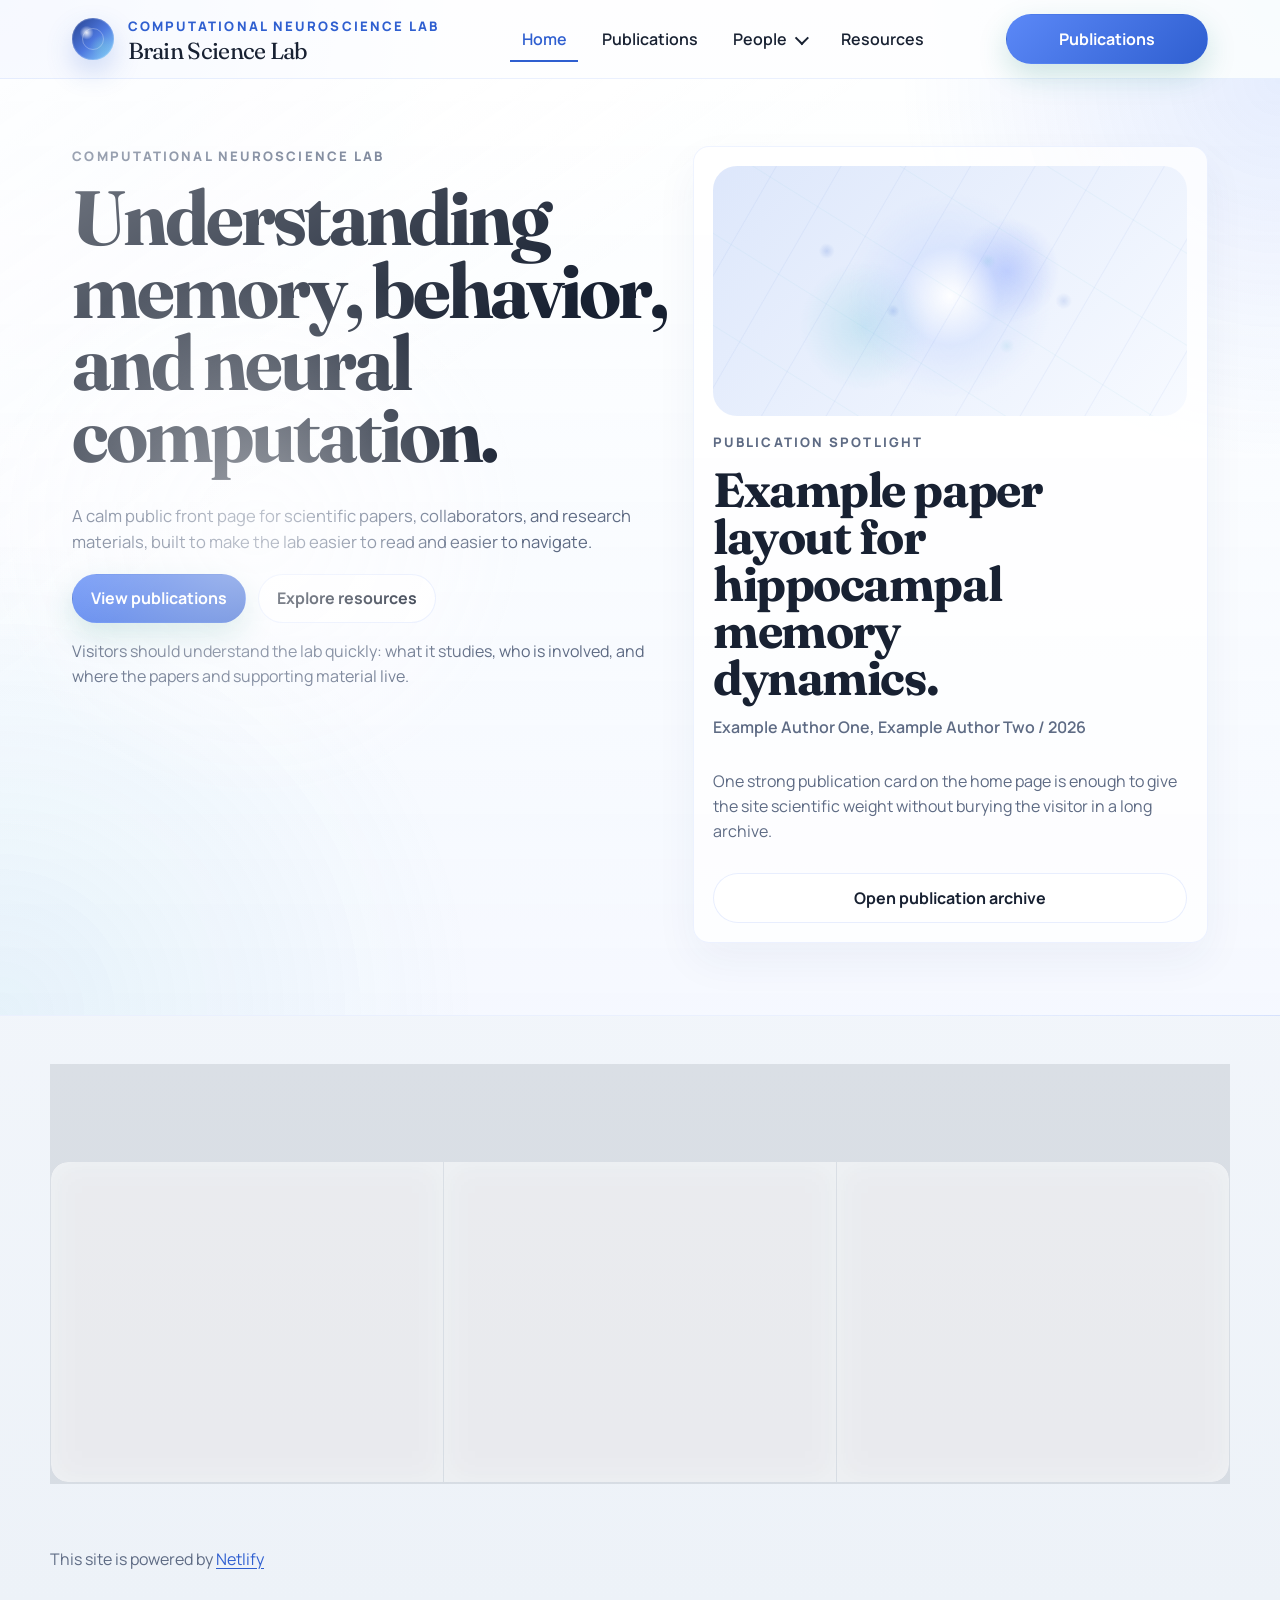
==== site/index.html @ e712fea5 "Revamp mobile navigation layout and behavior Rework mobile nav UI and behavior for improved layout, " ====
<!DOCTYPE html>
<html lang="en">
  <head>
    <meta charset="UTF-8" />
    <meta name="viewport" content="width=device-width, initial-scale=1.0" />
    <title>Brain Lab</title>
    <link rel="stylesheet" href="./assets/css/site.css" />
  </head>
  <body data-page-slug="home">
    <div class="site-shell">
      <header class="site-header site-header--home reveal" id="top">
        <div class="topbar">
          <a class="brand-lockup" href="./index.html" aria-label="Brain Lab home">
            <span class="brand-mark" aria-hidden="true"></span>
            <span class="brand-text">
              <span class="eyebrow">Computational Neuroscience Lab</span>
              <span class="brand-name">Brain Science Lab</span>
            </span>
          </a>

          <nav class="site-nav" aria-label="Main navigation">
            <ul>
              <li><a href="./index.html" aria-current="page">Home</a></li>
              <li><a href="./publications/">Publications</a></li>
              <li class="nav-dropdown">
                <details>
                  <summary>People</summary>
                  <div class="nav-dropdown-menu">
                    <a href="./people/">Overview</a>
                    <a href="./people/#team">Team Members</a>
                    <a href="./people/#collaborators">Collaborators</a>
                  </div>
                </details>
              </li>
              <li><a href="./resources/">Resources</a></li>
            </ul>
          </nav>

          <a class="button nav-cta" href="./publications/">Publications</a>
        </div>

        <section class="hero hero--home reveal" data-delay="1">
          <div class="hero-grid hero-grid--home">
            <div class="hero-copy">
              <p class="eyebrow">Computational Neuroscience Lab</p>
              <h1 class="site-title">Understanding memory, behavior, and neural computation.</h1>
              <p class="site-subtitle">
                A calm public front page for scientific papers, collaborators, and research materials, built to make
                the lab easier to read and easier to navigate.
              </p>
              <div class="action-row">
                <a class="button" href="./publications/">View publications</a>
                <a class="button secondary" href="./resources/">Explore resources</a>
              </div>
              <p class="hero-support-text">
                Visitors should understand the lab quickly: what it studies, who is involved, and where the papers and
                supporting material live.
              </p>
            </div>

            <aside class="hero-feature-card">
              <div class="hero-feature-media" aria-hidden="true"></div>
              <div class="hero-feature-copy">
                <p class="eyebrow">Publication Spotlight</p>
                <h2 class="hero-feature-title">Example paper layout for hippocampal memory dynamics.</h2>
                <p class="hero-feature-meta">Example Author One, Example Author Two / 2026</p>
                <p class="muted">
                  One strong publication card on the home page is enough to give the site scientific weight without
                  burying the visitor in a long archive.
                </p>
                <a class="button secondary" href="./publications/">Open publication archive</a>
              </div>
            </aside>
          </div>
        </section>
      </header>

      <main class="site-main stack">
        <section class="stack reveal" data-delay="2" aria-labelledby="home-example-title">
          <div class="section-header">
            <div>
              <p class="eyebrow">Example Structure</p>
              <h2 class="section-title" id="home-example-title">Three clear entry points</h2>
            </div>
          </div>

          <div class="content-grid">
            <article class="card content-card">
              <div class="meta-row">
                <span class="pill">Publications</span>
              </div>
              <div class="stack">
                <h3 class="card-title">Readable papers</h3>
                <p>Feature the most relevant paper, then keep the archive simple with direct exits to DOI and PDF.</p>
              </div>
              <a class="button secondary" href="./publications/">Open publications</a>
            </article>

            <article class="card content-card">
              <div class="meta-row">
                <span class="pill">People</span>
              </div>
              <div class="stack">
                <h3 class="card-title">Clear profiles</h3>
                <p>Separate the team from collaborators and keep each profile short, useful, and easy to scan.</p>
              </div>
              <a class="button secondary" href="./people/">Open people</a>
            </article>

            <article class="card content-card">
              <div class="meta-row">
                <span class="pill">Resources</span>
              </div>
              <div class="stack">
                <h3 class="card-title">Useful materials</h3>
                <p>Keep methods notes, files, datasets, and external links in a practical page that does not feel busy.</p>
              </div>
              <a class="button secondary" href="./resources/">Open resources</a>
            </article>
          </div>
        </section>
      </main>

      <footer class="footer">
        <p>
          This site is powered by
          <a href="https://netlify.com" rel="noopener noreferrer">Netlify</a>
        </p>
      </footer>
    </div>

    <script type="module" src="./assets/js/ui-preferences.js"></script>
    <script type="module" src="./assets/js/mobile-nav.js"></script>
  </body>
</html>
---- site/assets/css/site.css ----
@import url("https://fonts.googleapis.com/css2?family=Fraunces:opsz,wght@9..144,600;9..144,700&family=Manrope:wght@400;500;600;700;800&display=swap");

:root {
  color-scheme: light;
  --bg: #edf2f8;
  --bg-strong: #e3ebf6;
  --surface: rgba(255, 255, 255, 0.82);
  --surface-strong: #f7faff;
  --surface-tint: rgba(91, 136, 247, 0.08);
  --text: #182132;
  --muted: #5e6b84;
  --line: rgba(24, 33, 50, 0.1);
  --line-strong: rgba(24, 33, 50, 0.18);
  --accent: #5b88f7;
  --accent-strong: #2f5fd0;
  --accent-soft: #dce7ff;
  --spot: #72c5d9;
  --spot-soft: rgba(114, 197, 217, 0.12);
  --danger: #b42318;
  --shadow-lg: 0 18px 44px rgba(49, 68, 109, 0.06);
  --shadow-sm: 0 8px 22px rgba(49, 68, 109, 0.04);
  --radius-xl: 18px;
  --radius-lg: 14px;
  --radius-md: 10px;
  --radius-sm: 8px;
  --content-width: 1180px;
  --font-heading: "Fraunces", "Georgia", serif;
  --font-body: "Manrope", "Segoe UI", sans-serif;
}

html[data-theme="dark"] {
  color-scheme: dark;
  --bg: #0b1220;
  --bg-strong: #11192b;
  --surface: rgba(14, 20, 34, 0.84);
  --surface-strong: #141d31;
  --surface-tint: rgba(126, 167, 255, 0.08);
  --text: #edf3ff;
  --muted: #a2b2d1;
  --line: rgba(237, 243, 255, 0.08);
  --line-strong: rgba(237, 243, 255, 0.16);
  --accent: #7ea7ff;
  --accent-strong: #a6c2ff;
  --accent-soft: rgba(126, 167, 255, 0.12);
  --spot: #79d3db;
  --spot-soft: rgba(121, 211, 219, 0.12);
  --shadow-lg: 0 24px 70px rgba(0, 0, 0, 0.34);
  --shadow-sm: 0 14px 36px rgba(0, 0, 0, 0.22);
}

* {
  box-sizing: border-box;
}

html {
  font-family: var(--font-body);
  line-height: 1.55;
}

body {
  margin: 0;
  min-height: 100vh;
  color: var(--text);
  overflow-x: clip;
  background:
    radial-gradient(circle at top left, rgba(91, 136, 247, 0.18), transparent 28rem),
    radial-gradient(circle at top right, rgba(114, 197, 217, 0.16), transparent 22rem),
    linear-gradient(180deg, #f9fbff 0%, var(--bg) 100%);
}

html[data-theme="dark"] body {
  background:
    radial-gradient(circle at top left, rgba(126, 167, 255, 0.16), transparent 24rem),
    radial-gradient(circle at top right, rgba(121, 211, 219, 0.14), transparent 20rem),
    linear-gradient(180deg, #070d18 0%, var(--bg) 100%);
}

a {
  color: var(--accent-strong);
  text-underline-offset: 0.2em;
}

img {
  display: block;
  max-width: 100%;
}

code,
input,
textarea,
select,
button {
  font: inherit;
}

::selection {
  background: rgba(14, 124, 114, 0.18);
}

.site-shell {
  width: 100%;
  margin: 0;
}

.site-header {
  padding: 0 0 1.5rem;
}

.site-header--home {
  display: grid;
  gap: 0;
  padding-top: 0;
}

.eyebrow {
  margin: 0;
  color: var(--accent-strong);
  font-size: 0.82rem;
  font-weight: 800;
  letter-spacing: 0.16em;
  text-transform: uppercase;
}

.site-title {
  margin: 0;
  font-family: var(--font-heading);
  font-size: clamp(2.8rem, 6vw, 5.4rem);
  line-height: 0.94;
  letter-spacing: -0.04em;
  max-width: 12ch;
}

.site-subtitle {
  max-width: 44rem;
  margin: 1rem 0 0;
  color: var(--muted);
  font-size: clamp(1rem, 1.3vw, 1.1rem);
}

.topbar {
  position: sticky;
  top: 0;
  z-index: 20;
  display: flex;
  flex-wrap: wrap;
  justify-content: space-between;
  align-items: center;
  gap: 1rem 1.25rem;
  width: 100%;
  padding: 0.9rem max(1.4rem, calc((100vw - var(--content-width)) / 2 + 1.4rem));
  border-bottom: 1px solid rgba(91, 136, 247, 0.12);
  background: rgba(255, 255, 255, 0.74);
  backdrop-filter: blur(18px);
  box-shadow: none;
}

.brand-lockup {
  display: inline-flex;
  align-items: center;
  gap: 0.85rem;
  color: inherit;
  text-decoration: none;
}

.brand-mark {
  position: relative;
  width: 2.6rem;
  height: 2.6rem;
  flex: 0 0 auto;
  border-radius: 50%;
  background:
    radial-gradient(circle at 35% 35%, rgba(255, 255, 255, 0.88), transparent 18%),
    radial-gradient(circle at 70% 68%, rgba(114, 197, 217, 0.4), transparent 28%),
    linear-gradient(135deg, #27428f 0%, #4d78df 52%, #8fdcff 100%);
  box-shadow:
    inset 0 0 0 1px rgba(255, 255, 255, 0.18),
    0 12px 28px rgba(47, 95, 208, 0.22);
}

.brand-mark::after {
  content: "";
  position: absolute;
  inset: 0.6rem;
  border-radius: 50%;
  border: 1px solid rgba(255, 255, 255, 0.28);
}

.brand-text {
  display: grid;
  gap: 0.15rem;
}

.brand-name {
  font-family: var(--font-heading);
  font-size: 1.45rem;
  line-height: 1;
  letter-spacing: -0.03em;
}

.site-nav {
  margin: 1.75rem 0 0;
}

.site-nav ul {
  display: flex;
  flex-wrap: wrap;
  gap: 0.8rem;
  padding: 0;
  margin: 0;
  list-style: none;
}

.site-nav a {
  display: inline-flex;
  align-items: center;
  gap: 0.45rem;
  min-height: 2.75rem;
  padding: 0.65rem 0.7rem;
  border: 0;
  border-radius: 0;
  background: transparent;
  box-shadow: none;
  color: var(--text);
  font-weight: 600;
  text-decoration: none;
  transition:
    transform 160ms ease,
    background-color 160ms ease,
    border-color 160ms ease;
}

.site-nav a:hover,
.site-nav a:focus-visible {
  background: transparent;
  transform: translateY(-1px);
}

.site-nav a[aria-current="page"] {
  color: var(--accent-strong);
  box-shadow: inset 0 -2px 0 var(--accent-strong);
}

html[data-theme="dark"] .topbar {
  border-color: rgba(166, 194, 255, 0.1);
  background: rgba(12, 18, 31, 0.8);
}

html[data-theme="dark"] .site-nav a {
  color: var(--text);
}

html[data-theme="dark"] .site-nav a:hover,
html[data-theme="dark"] .site-nav a:focus-visible,
html[data-theme="dark"] .site-nav a[aria-current="page"] {
  background: transparent;
}

.topbar .site-nav {
  margin: 0;
  flex: 1 1 auto;
}

.topbar .site-nav ul {
  justify-content: center;
}

.nav-dropdown {
  position: relative;
}

.nav-dropdown details {
  position: relative;
}

.nav-dropdown summary {
  display: inline-flex;
  align-items: center;
  gap: 0.55rem;
  min-height: 2.75rem;
  padding: 0.65rem 0.7rem;
  border: 0;
  border-radius: 0;
  background: transparent;
  color: var(--text);
  cursor: pointer;
  font-weight: 600;
  list-style: none;
  transition:
    transform 160ms ease,
    background-color 160ms ease,
    border-color 160ms ease;
}

.nav-dropdown summary::-webkit-details-marker {
  display: none;
}

.nav-dropdown summary::after {
  content: "";
  width: 0.5rem;
  height: 0.5rem;
  border-right: 2px solid currentColor;
  border-bottom: 2px solid currentColor;
  transform: rotate(45deg) translateY(-0.08rem);
  transition: transform 160ms ease;
}

.nav-dropdown details[open] summary,
.nav-dropdown.is-current summary,
.nav-dropdown summary:hover,
.nav-dropdown summary:focus-visible {
  background: transparent;
  color: var(--accent-strong);
}

.nav-dropdown.is-current summary {
  box-shadow: inset 0 -2px 0 var(--accent-strong);
}

.nav-dropdown details[open] summary::after {
  transform: rotate(225deg) translateY(-0.02rem);
}

.nav-dropdown-menu {
  position: absolute;
  top: calc(100% + 0.7rem);
  left: 0;
  display: grid;
  gap: 0.3rem;
  min-width: 15rem;
  padding: 0.5rem;
  border: 1px solid rgba(91, 136, 247, 0.14);
  border-radius: 14px;
  background: rgba(255, 255, 255, 0.96);
  backdrop-filter: blur(22px);
  box-shadow: 0 16px 40px rgba(49, 68, 109, 0.08);
}

.nav-dropdown-menu a {
  display: block;
  padding: 0.8rem 0.95rem;
  border-radius: 16px;
  color: var(--text);
  font-weight: 600;
  text-decoration: none;
}

.nav-dropdown-menu a:hover,
.nav-dropdown-menu a:focus-visible {
  background: rgba(91, 136, 247, 0.1);
}

html[data-theme="dark"] .nav-dropdown summary {
  color: var(--text);
}

html[data-theme="dark"] .nav-dropdown details[open] summary,
html[data-theme="dark"] .nav-dropdown.is-current summary,
html[data-theme="dark"] .nav-dropdown summary:hover,
html[data-theme="dark"] .nav-dropdown summary:focus-visible {
  border-color: rgba(166, 194, 255, 0.18);
  background: rgba(166, 194, 255, 0.08);
}

html[data-theme="dark"] .nav-dropdown-menu {
  border-color: rgba(166, 194, 255, 0.14);
  background: rgba(15, 22, 37, 0.94);
}

.nav-cta {
  min-width: 12.6rem;
  white-space: nowrap;
}

.mobile-nav-toggle,
.mobile-nav-shell {
  display: none;
}

.visually-hidden {
  position: absolute;
  width: 1px;
  height: 1px;
  padding: 0;
  margin: -1px;
  overflow: hidden;
  clip: rect(0, 0, 0, 0);
  white-space: nowrap;
  border: 0;
}

.site-main {
  padding: 1.5rem 0 4rem;
}

.site-main > * {
  width: min(calc(100% - 3rem), var(--content-width));
  margin-inline: auto;
}

.stack {
  display: grid;
  gap: 1.25rem;
}

.hero,
.card,
.admin-panel,
.notice {
  position: relative;
  overflow: hidden;
  background: var(--surface);
  border: 1px solid var(--line);
  border-radius: var(--radius-xl);
  box-shadow: none;
  backdrop-filter: blur(16px);
}

.hero::after,
.card::after,
.admin-panel::after,
.notice::after {
  content: "";
  position: absolute;
  inset: 0;
  pointer-events: none;
  background:
    linear-gradient(145deg, rgba(255, 255, 255, 0.32), transparent 36%),
    linear-gradient(180deg, transparent, rgba(255, 255, 255, 0.04));
}

.hero,
.card,
.admin-panel,
.notice {
  padding: 1.6rem;
}

.hero h2,
.section-title,
.card-title,
.admin-title {
  margin: 0;
  font-family: var(--font-heading);
  letter-spacing: -0.03em;
}

.hero h2 {
  font-size: clamp(1.8rem, 4vw, 3rem);
  line-height: 0.98;
  max-width: 12ch;
}

.hero p,
.notice p,
.muted {
  color: var(--muted);
}

.section-header {
  display: flex;
  justify-content: space-between;
  align-items: end;
  gap: 1rem;
}

.section-title {
  font-size: clamp(1.6rem, 3vw, 2.3rem);
}

.hero-grid,
.split-grid,
.metrics-grid,
.composer-grid {
  display: grid;
  gap: 1rem;
}

.hero-copy {
  display: grid;
  gap: 1rem;
  align-content: start;
}

.hero-copy .action-row {
  margin-top: 0.2rem;
}

.hero--home {
  width: 100%;
  padding: 4.2rem max(1.4rem, calc((100vw - var(--content-width)) / 2 + 1.4rem)) 4.5rem;
  border-top: 0;
  border-left: 0;
  border-right: 0;
  border-bottom: 1px solid rgba(91, 136, 247, 0.12);
  border-radius: 0;
  background:
    radial-gradient(circle at top right, rgba(91, 136, 247, 0.14), transparent 24%),
    radial-gradient(circle at bottom left, rgba(114, 197, 217, 0.12), transparent 30%),
    linear-gradient(180deg, rgba(255, 255, 255, 0.86), rgba(245, 248, 255, 0.94));
  color: var(--text);
}

.hero--home::after {
  background:
    linear-gradient(145deg, rgba(255, 255, 255, 0.48), transparent 34%),
    radial-gradient(circle at 20% 48%, rgba(255, 255, 255, 0.6), transparent 24%);
}

.hero--home .eyebrow {
  color: var(--muted);
}

.hero--home .site-title,
.hero--home h2,
.hero--home .section-title,
.hero--home .card-title {
  color: var(--text);
}

.hero--home .site-subtitle,
.hero--home p,
.hero--home .muted {
  color: var(--muted);
}

.hero--home .button.secondary {
  border-color: rgba(91, 136, 247, 0.14);
  background: rgba(255, 255, 255, 0.72);
  color: var(--text);
}

.hero-grid--home {
  align-items: center;
}

html[data-theme="dark"] .hero--home {
  border-color: rgba(166, 194, 255, 0.12);
  border-left: 0;
  border-right: 0;
  border-top: 0;
  background:
    radial-gradient(circle at top right, rgba(126, 167, 255, 0.16), transparent 24%),
    radial-gradient(circle at bottom left, rgba(121, 211, 219, 0.12), transparent 26%),
    linear-gradient(180deg, rgba(11, 18, 32, 0.92), rgba(17, 27, 46, 0.96));
}

html[data-theme="dark"] .hero--home::after {
  background:
    linear-gradient(145deg, rgba(255, 255, 255, 0.06), transparent 32%),
    radial-gradient(circle at 74% 32%, rgba(126, 167, 255, 0.12), transparent 22%);
}

html[data-theme="dark"] .hero--home .site-title,
html[data-theme="dark"] .hero--home h2,
html[data-theme="dark"] .hero--home .section-title,
html[data-theme="dark"] .hero--home .card-title {
  color: #f4f7ff;
}

html[data-theme="dark"] .hero--home .eyebrow,
html[data-theme="dark"] .hero--home .site-subtitle,
html[data-theme="dark"] .hero--home p,
html[data-theme="dark"] .hero--home .muted {
  color: #b5c4df;
}

html[data-theme="dark"] .hero--home .button.secondary {
  border-color: rgba(166, 194, 255, 0.16);
  background: rgba(255, 255, 255, 0.06);
  color: #f4f7ff;
}

.hero--publications {
  width: 100%;
  padding: 3.4rem max(1.4rem, calc((100vw - var(--content-width)) / 2 + 1.4rem)) 3.2rem;
  border-top: 0;
  border-left: 0;
  border-right: 0;
  border-radius: 0;
  border-color: rgba(32, 66, 138, 0.12);
  background:
    radial-gradient(circle at top right, rgba(80, 139, 255, 0.14), transparent 25%),
    radial-gradient(circle at bottom left, rgba(31, 217, 198, 0.1), transparent 28%),
    linear-gradient(180deg, rgba(255, 255, 255, 0.84), rgba(247, 250, 255, 0.92));
}

html[data-theme="dark"] .hero--publications {
  border-color: rgba(80, 139, 255, 0.14);
  background:
    radial-gradient(circle at top right, rgba(80, 139, 255, 0.16), transparent 24%),
    radial-gradient(circle at bottom left, rgba(46, 227, 212, 0.14), transparent 26%),
    linear-gradient(145deg, rgba(9, 18, 25, 0.92), rgba(13, 28, 38, 0.94));
}

.hero-grid--publications {
  align-items: start;
}

.publication-hero-panel {
  align-content: start;
}

.hero-stat-band {
  display: grid;
  gap: 0.8rem;
}

.hero-stat {
  display: grid;
  gap: 0.2rem;
  padding: 0.9rem 1rem;
  border: 1px solid rgba(143, 239, 230, 0.14);
  border-radius: var(--radius-md);
  background: rgba(255, 255, 255, 0.05);
}

.hero-stat strong {
  color: #f7fbfd;
  font-size: 1rem;
}

.hero-stat span {
  color: rgba(231, 242, 247, 0.72);
}

.hero-panel {
  display: grid;
  gap: 0.85rem;
  padding: 1rem;
  border: 1px solid rgba(91, 136, 247, 0.1);
  border-radius: var(--radius-lg);
  background:
    linear-gradient(155deg, rgba(91, 136, 247, 0.08), rgba(255, 255, 255, 0.84)),
    var(--surface-strong);
  box-shadow: none;
}

.hero-panel .muted {
  margin: 0;
}

.hero-support-text {
  max-width: 40rem;
  margin: 0;
  font-size: 1rem;
}

.hero-feature-card {
  display: grid;
  gap: 1rem;
  padding: 1.2rem;
  border: 1px solid rgba(91, 136, 247, 0.1);
  border-radius: 16px;
  background: rgba(255, 255, 255, 0.76);
  box-shadow: 0 18px 44px rgba(49, 68, 109, 0.05);
}

.hero-feature-media {
  position: relative;
  min-height: 250px;
  overflow: hidden;
  border-radius: 24px;
  background:
    radial-gradient(circle at 50% 52%, rgba(255, 255, 255, 0.94), rgba(173, 197, 255, 0.24) 18%, transparent 38%),
    radial-gradient(circle at 62% 42%, rgba(99, 131, 255, 0.3), transparent 16%),
    radial-gradient(circle at 32% 64%, rgba(114, 197, 217, 0.28), transparent 18%),
    linear-gradient(135deg, #dde7fb 0%, #f7faff 100%);
}

.hero-feature-media::before,
.hero-feature-media::after {
  content: "";
  position: absolute;
  inset: 0;
}

.hero-feature-media::before {
  background:
    repeating-linear-gradient(
      120deg,
      transparent 0,
      transparent 54px,
      rgba(47, 95, 208, 0.06) 55px,
      transparent 56px
    ),
    repeating-linear-gradient(
      32deg,
      transparent 0,
      transparent 76px,
      rgba(114, 197, 217, 0.08) 77px,
      transparent 78px
    );
}

.hero-feature-media::after {
  background:
    radial-gradient(circle at 24% 34%, rgba(47, 95, 208, 0.18), transparent 2%),
    radial-gradient(circle at 38% 58%, rgba(47, 95, 208, 0.16), transparent 2%),
    radial-gradient(circle at 58% 38%, rgba(114, 197, 217, 0.18), transparent 2.4%),
    radial-gradient(circle at 74% 54%, rgba(47, 95, 208, 0.14), transparent 2.2%),
    radial-gradient(circle at 62% 72%, rgba(114, 197, 217, 0.16), transparent 2.2%);
}

.hero-feature-copy {
  display: grid;
  gap: 0.85rem;
  align-content: start;
}

.hero-feature-title {
  margin: 0;
  font-family: var(--font-heading);
  font-size: clamp(1.8rem, 3vw, 2.6rem);
  line-height: 0.98;
  letter-spacing: -0.03em;
}

.hero-feature-meta {
  margin: 0;
  color: var(--accent-strong);
  font-weight: 600;
}

html[data-theme="dark"] .hero-feature-card {
  border-color: rgba(166, 194, 255, 0.1);
  background: rgba(18, 27, 45, 0.86);
}

html[data-theme="dark"] .hero-feature-media {
  background:
    radial-gradient(circle at 50% 52%, rgba(233, 241, 255, 0.12), rgba(126, 167, 255, 0.18) 18%, transparent 38%),
    radial-gradient(circle at 62% 42%, rgba(126, 167, 255, 0.16), transparent 16%),
    radial-gradient(circle at 32% 64%, rgba(121, 211, 219, 0.14), transparent 18%),
    linear-gradient(135deg, #18233b 0%, #0f1728 100%);
}

.hero-visual {
  display: grid;
}

.neuro-stage {
  position: relative;
  min-height: 360px;
  overflow: hidden;
  border: 1px solid rgba(143, 239, 230, 0.14);
  border-radius: calc(var(--radius-xl) - 6px);
  background:
    radial-gradient(circle at 18% 24%, rgba(28, 231, 214, 0.24), transparent 18%),
    radial-gradient(circle at 70% 20%, rgba(59, 130, 246, 0.18), transparent 22%),
    radial-gradient(circle at 74% 72%, rgba(90, 70, 255, 0.14), transparent 24%),
    linear-gradient(145deg, rgba(255, 255, 255, 0.03), transparent 30%),
    linear-gradient(180deg, #07151b 0%, #0b2530 100%);
  box-shadow: inset 0 1px 0 rgba(255, 255, 255, 0.04);
}

.neuro-stage::before,
.neuro-stage::after {
  content: "";
  position: absolute;
  inset: 0;
}

.neuro-stage::before {
  background:
    repeating-linear-gradient(
      90deg,
      transparent 0,
      transparent 48px,
      rgba(143, 239, 230, 0.04) 49px,
      transparent 50px
    ),
    repeating-linear-gradient(
      180deg,
      transparent 0,
      transparent 48px,
      rgba(143, 239, 230, 0.04) 49px,
      transparent 50px
    );
  opacity: 0.7;
}

.neuro-stage::after {
  background:
    radial-gradient(circle at 20% 30%, rgba(255, 255, 255, 0.1), transparent 4%),
    radial-gradient(circle at 45% 62%, rgba(255, 255, 255, 0.08), transparent 3%),
    radial-gradient(circle at 76% 52%, rgba(255, 255, 255, 0.08), transparent 3%),
    radial-gradient(circle at 64% 80%, rgba(255, 255, 255, 0.06), transparent 2.6%);
}

.neuro-node,
.neuro-link,
.neuro-label {
  position: absolute;
}

.neuro-node {
  width: 0.95rem;
  height: 0.95rem;
  border-radius: 50%;
  background: radial-gradient(circle at 30% 30%, #f2fffe, #2ee3d4 48%, #0a3e49 100%);
  box-shadow: 0 0 20px rgba(46, 227, 212, 0.34);
}

.node-a {
  top: 18%;
  left: 18%;
}

.node-b {
  top: 28%;
  left: 72%;
}

.node-c {
  top: 56%;
  left: 36%;
}

.node-d {
  top: 72%;
  left: 78%;
}

.node-e {
  top: 78%;
  left: 14%;
}

.neuro-link {
  height: 1px;
  background: linear-gradient(90deg, rgba(143, 239, 230, 0.1), rgba(143, 239, 230, 0.56), rgba(143, 239, 230, 0.1));
  transform-origin: left center;
}

.link-a {
  top: 20%;
  left: 20%;
  width: 56%;
  transform: rotate(12deg);
}

.link-b {
  top: 58%;
  left: 16%;
  width: 26%;
  transform: rotate(-18deg);
}

.link-c {
  top: 60%;
  left: 38%;
  width: 40%;
  transform: rotate(16deg);
}

.neuro-label {
  padding: 0.28rem 0.5rem;
  border: 1px solid rgba(143, 239, 230, 0.12);
  border-radius: 999px;
  background: rgba(255, 255, 255, 0.06);
  color: rgba(231, 242, 247, 0.86);
  font-size: 0.72rem;
  font-weight: 700;
  letter-spacing: 0.08em;
  text-transform: uppercase;
}

.label-a {
  top: 15%;
  left: 48%;
}

.label-b {
  top: 47%;
  left: 54%;
}

.label-c {
  top: 74%;
  left: 46%;
}

.metrics-grid {
  grid-template-columns: repeat(auto-fit, minmax(150px, 1fr));
}

.mini-stat {
  display: grid;
  gap: 0.25rem;
  padding: 0.9rem 1rem;
  border-radius: var(--radius-md);
  background: rgba(255, 255, 255, 0.58);
  border: 1px solid rgba(14, 124, 114, 0.1);
}

.mini-stat strong {
  font-size: 1.5rem;
  line-height: 1;
  font-weight: 800;
}

.mini-stat span {
  color: var(--muted);
  font-size: 0.9rem;
}

.signal-list {
  display: grid;
  gap: 0.8rem;
  padding: 0;
  margin: 0;
  list-style: none;
}

.signal-list li {
  display: flex;
  gap: 0.75rem;
  align-items: start;
  padding: 0.85rem 0.9rem;
  border-radius: var(--radius-md);
  background: rgba(255, 255, 255, 0.56);
}

.signal-list li::before {
  content: "";
  width: 0.85rem;
  height: 0.85rem;
  margin-top: 0.25rem;
  flex: 0 0 auto;
  border-radius: 50%;
  background: linear-gradient(135deg, var(--accent), var(--spot));
}

.signal-list--compact li {
  background: rgba(14, 124, 114, 0.05);
}

html[data-theme="dark"] .signal-list--compact li {
  background: rgba(46, 227, 212, 0.08);
}

.content-grid {
  display: grid;
  grid-template-columns: repeat(auto-fit, minmax(250px, 1fr));
  gap: 1px;
  overflow: hidden;
  border: 1px solid var(--line);
  border-radius: var(--radius-xl);
  background: var(--line);
}

.content-card {
  display: grid;
  gap: 1rem;
  min-height: 100%;
  border: 0;
  border-radius: 0;
  background: rgba(255, 255, 255, 0.62);
  box-shadow: none;
}

html[data-theme="dark"] .content-card {
  background: rgba(14, 20, 34, 0.9);
}

.feature-card {
  align-content: start;
}

.content-card[data-type="publication"] .card-title::before {
  content: "Publication";
  display: block;
  margin-bottom: 0.5rem;
  color: var(--accent);
  font-size: 0.76rem;
  font-weight: 800;
  letter-spacing: 0.12em;
  text-transform: uppercase;
}

.content-image {
  aspect-ratio: 16 / 10;
  overflow: hidden;
  border-radius: var(--radius-md);
  background:
    radial-gradient(circle at top right, rgba(14, 124, 114, 0.12), transparent 60%),
    var(--bg-strong);
}

.content-image img {
  width: 100%;
  height: 100%;
  object-fit: cover;
}

.meta-row {
  display: flex;
  flex-wrap: wrap;
  gap: 0.6rem;
}

.pill {
  display: inline-flex;
  align-items: center;
  min-height: 2rem;
  padding: 0.3rem 0.75rem;
  border-radius: 999px;
  border: 1px solid rgba(17, 93, 89, 0.12);
  background: linear-gradient(180deg, rgba(255, 255, 255, 0.72), rgba(217, 239, 232, 0.64));
  color: var(--accent-strong);
  font-size: 0.84rem;
  font-weight: 800;
  letter-spacing: 0.04em;
  text-transform: uppercase;
}

.action-row {
  display: flex;
  flex-wrap: wrap;
  gap: 0.8rem;
  align-items: center;
}

.quick-map {
  display: grid;
  gap: 0.8rem;
}

.map-card {
  display: grid;
  gap: 0.35rem;
  padding: 1rem;
  border: 1px solid rgba(27, 31, 31, 0.08);
  border-radius: var(--radius-md);
  background:
    linear-gradient(135deg, rgba(14, 124, 114, 0.08), rgba(255, 255, 255, 0.7)),
    var(--surface-strong);
  color: inherit;
  text-decoration: none;
  transition:
    transform 160ms ease,
    border-color 160ms ease,
    box-shadow 160ms ease;
}

.map-card:hover,
.map-card:focus-visible {
  transform: translateY(-1px);
  border-color: rgba(14, 124, 114, 0.22);
  box-shadow: var(--shadow-sm);
}

.map-card strong {
  font-size: 1.05rem;
}

.map-card span {
  color: var(--muted);
}

.publication-tools {
  display: grid;
}

.publication-toolbar {
  display: grid;
  gap: 1rem;
  padding: 1.15rem 1.25rem;
  border: 1px solid var(--line);
  border-radius: var(--radius-xl);
  background: var(--surface);
  box-shadow: none;
}

.publication-toolbar-copy {
  align-content: start;
}

.preference-bar {
  display: grid;
  gap: 1rem;
}

.toggle-cluster {
  display: grid;
  gap: 0.55rem;
}

.toggle-label {
  color: var(--muted);
  font-size: 0.86rem;
  font-weight: 800;
  letter-spacing: 0.12em;
  text-transform: uppercase;
}

.toggle-group {
  display: inline-flex;
  flex-wrap: wrap;
  gap: 0.45rem;
  padding: 0.35rem;
  width: fit-content;
  border: 1px solid var(--line);
  border-radius: 999px;
  background: rgba(255, 255, 255, 0.48);
}

html[data-theme="dark"] .toggle-group {
  background: rgba(17, 28, 37, 0.72);
}

.toggle-button {
  min-height: 2.4rem;
  padding: 0.55rem 0.95rem;
  border-radius: 999px;
  border: 1px solid transparent;
  background: transparent;
  box-shadow: none;
  color: var(--text);
}

.toggle-button[data-active="true"] {
  background: linear-gradient(135deg, var(--accent) 0%, var(--accent-strong) 100%);
  color: #ffffff;
  box-shadow: 0 10px 24px rgba(14, 124, 114, 0.22);
}

.publication-stage {
  display: grid;
  gap: 1rem;
}

.featured-publication {
  display: grid;
}

.featured-publication-card,
.publication-empty-shell {
  display: grid;
  gap: 1rem;
  padding: 1.25rem;
  border: 1px solid var(--line);
  border-radius: var(--radius-xl);
  background: var(--surface);
  box-shadow: none;
}

.featured-publication-media,
.featured-publication-placeholder {
  min-height: 260px;
  border-radius: var(--radius-lg);
  overflow: hidden;
  background:
    radial-gradient(circle at top right, rgba(80, 139, 255, 0.18), transparent 32%),
    radial-gradient(circle at bottom left, rgba(14, 124, 114, 0.14), transparent 30%),
    var(--bg-strong);
}

.featured-publication-media img {
  width: 100%;
  height: 100%;
  object-fit: cover;
}

.featured-publication-copy {
  display: grid;
  gap: 1rem;
  align-content: start;
}

.publication-list {
  display: grid;
  gap: 1rem;
}

.publication-item {
  display: grid;
  gap: 1rem;
  padding: 1rem 1.1rem;
  border: 1px solid var(--line);
  border-radius: var(--radius-lg);
  background:
    linear-gradient(135deg, rgba(91, 136, 247, 0.04), rgba(255, 255, 255, 0.72)),
    var(--surface-strong);
  box-shadow: none;
}

html[data-theme="dark"] .publication-item {
  background:
    linear-gradient(135deg, rgba(46, 227, 212, 0.06), rgba(17, 28, 37, 0.8)),
    var(--surface-strong);
}

.publication-item-index {
  color: var(--accent-strong);
  font-family: var(--font-heading);
  font-size: clamp(1.7rem, 2vw, 2.3rem);
  line-height: 1;
}

.publication-item-media {
  width: 100%;
  max-width: 240px;
  min-height: 150px;
  overflow: hidden;
  border-radius: var(--radius-md);
  background:
    radial-gradient(circle at top right, rgba(80, 139, 255, 0.16), transparent 28%),
    var(--bg-strong);
}

.publication-item-media img {
  width: 100%;
  height: 100%;
  object-fit: cover;
}

.publication-item-copy {
  display: grid;
  gap: 0.85rem;
}

.publication-summary {
  margin: 0;
  color: var(--muted);
  font-size: 1rem;
  line-height: 1.72;
}

.publication-summary--featured {
  font-size: clamp(1.05rem, 1.4vw, 1.14rem);
}

.button,
button {
  display: inline-flex;
  justify-content: center;
  align-items: center;
  min-height: 2.9rem;
  padding: 0.7rem 1.1rem;
  border: 1px solid transparent;
  border-radius: 999px;
  background: linear-gradient(135deg, var(--accent) 0%, var(--accent-strong) 100%);
  color: #ffffff;
  cursor: pointer;
  font-weight: 700;
  text-decoration: none;
  transition:
    transform 160ms ease,
    box-shadow 160ms ease,
    opacity 160ms ease,
    border-color 160ms ease,
    background-color 160ms ease;
  box-shadow: 0 12px 30px rgba(14, 124, 114, 0.2);
}

.button:hover,
button:hover,
.button:focus-visible,
button:focus-visible {
  transform: translateY(-1px);
  box-shadow: 0 16px 34px rgba(14, 124, 114, 0.24);
}

.button.secondary,
button.secondary {
  border-color: var(--line-strong);
  background: rgba(255, 255, 255, 0.7);
  color: var(--text);
  box-shadow: none;
}

.button.danger,
button.danger {
  background: linear-gradient(135deg, #c9493f 0%, var(--danger) 100%);
  box-shadow: 0 12px 30px rgba(180, 35, 24, 0.16);
}

.status {
  display: inline-flex;
  align-items: center;
  gap: 0.6rem;
  width: fit-content;
  max-width: 100%;
  padding: 0.7rem 0.95rem;
  border-radius: 999px;
  border: 1px solid rgba(27, 31, 31, 0.08);
  background: rgba(255, 255, 255, 0.68);
}

.status::before {
  content: "";
  width: 0.75rem;
  height: 0.75rem;
  flex: 0 0 auto;
  border-radius: 50%;
  background: #a0aec0;
}

.status[data-state="loading"]::before {
  background: #d69e2e;
}

.status[data-state="ready"]::before {
  background: var(--accent);
}

.status[data-state="error"]::before {
  background: var(--danger);
}

.field-grid {
  display: grid;
  grid-template-columns: repeat(auto-fit, minmax(220px, 1fr));
  gap: 1rem;
}

.field {
  display: grid;
  gap: 0.45rem;
}

.field label {
  font-size: 0.92rem;
  font-weight: 800;
  letter-spacing: 0.02em;
}

.field input,
.field textarea,
.field select {
  width: 100%;
  padding: 0.88rem 0.95rem;
  border: 1px solid rgba(27, 31, 31, 0.12);
  border-radius: var(--radius-sm);
  background: rgba(255, 255, 255, 0.76);
  transition:
    border-color 160ms ease,
    box-shadow 160ms ease,
    background-color 160ms ease;
}

.field input:focus,
.field textarea:focus,
.field select:focus {
  outline: none;
  border-color: rgba(14, 124, 114, 0.48);
  box-shadow: 0 0 0 4px rgba(14, 124, 114, 0.12);
  background: #ffffff;
}

.field textarea {
  min-height: 9rem;
  resize: vertical;
}

.checkbox {
  display: flex;
  gap: 0.75rem;
  align-items: center;
  padding: 0.85rem 1rem;
  border-radius: var(--radius-md);
  background: rgba(255, 255, 255, 0.5);
}

.checkbox input {
  width: 1rem;
  height: 1rem;
}

.admin-shell {
  display: grid;
  gap: 1rem;
}

.admin-intro {
  display: grid;
  gap: 1rem;
}

.admin-topbar {
  display: flex;
  flex-wrap: wrap;
  align-items: center;
  justify-content: space-between;
  gap: 0.9rem;
}

.admin-columns {
  display: grid;
  gap: 1rem;
}

.admin-entry-list {
  display: grid;
  gap: 0.95rem;
}

.admin-entry {
  padding: 1rem;
  border: 1px solid rgba(27, 31, 31, 0.08);
  border-radius: var(--radius-md);
  background:
    linear-gradient(180deg, rgba(255, 255, 255, 0.8), rgba(247, 241, 232, 0.64)),
    var(--surface-strong);
}

.admin-entry h3 {
  margin: 0 0 0.35rem;
  font-size: 1.05rem;
}

.admin-entry p {
  margin: 0;
}

.editor-stage {
  display: grid;
  gap: 1rem;
}

.surface-strip {
  display: grid;
  gap: 0.7rem;
  padding: 1rem;
  border: 1px solid rgba(17, 93, 89, 0.12);
  border-radius: var(--radius-lg);
  background:
    linear-gradient(135deg, rgba(14, 124, 114, 0.12), rgba(255, 255, 255, 0.72)),
    var(--surface-strong);
}

.surface-strip p {
  margin: 0;
}

.surface-strip strong {
  display: block;
  font-size: 0.92rem;
  letter-spacing: 0.04em;
  text-transform: uppercase;
}

.surface-strip--status .status,
.surface-strip--status .muted {
  margin: 0;
}

html[data-theme="dark"] .featured-publication-card,
html[data-theme="dark"] .publication-empty-shell,
html[data-theme="dark"] .publication-toolbar {
  border-color: rgba(237, 245, 247, 0.08);
}

body[data-reading-mode="focused"][data-page-slug="publications"] {
  background:
    linear-gradient(180deg, #fbfaf7 0%, #f6f4ef 100%);
}

body[data-reading-mode="focused"][data-page-slug="publications"] .site-shell {
  width: min(calc(100% - 1.5rem), 1040px);
}

body[data-reading-mode="focused"][data-page-slug="publications"] .publication-toolbar,
body[data-reading-mode="focused"][data-page-slug="publications"] .featured-publication-card,
body[data-reading-mode="focused"][data-page-slug="publications"] .publication-item {
  background: rgba(255, 255, 255, 0.96);
}

body[data-reading-mode="focused"][data-page-slug="publications"] .publication-item {
  padding: 1.25rem 1.35rem;
}

body[data-reading-mode="focused"][data-page-slug="publications"] .publication-summary,
body[data-reading-mode="focused"][data-page-slug="publications"] .publication-summary--featured {
  max-width: 70ch;
  font-size: 1.08rem;
  line-height: 1.82;
}

body[data-reading-mode="focused"][data-page-slug="publications"] .featured-publication-media,
body[data-reading-mode="focused"][data-page-slug="publications"] .featured-publication-placeholder {
  min-height: 220px;
}

html[data-theme="dark"] body[data-reading-mode="focused"][data-page-slug="publications"] {
  background:
    linear-gradient(180deg, #0a1014 0%, #101820 100%);
}

.footer {
  width: min(calc(100% - 3rem), var(--content-width));
  margin: 0 auto;
  padding: 0 0 2rem;
}

.footer p {
  margin: 0;
  color: var(--muted);
}

.reveal {
  animation: rise-in 480ms ease both;
}

.reveal[data-delay="1"] {
  animation-delay: 70ms;
}

.reveal[data-delay="2"] {
  animation-delay: 130ms;
}

.reveal[data-delay="3"] {
  animation-delay: 190ms;
}

@keyframes rise-in {
  from {
    opacity: 0;
    transform: translateY(16px);
  }

  to {
    opacity: 1;
    transform: translateY(0);
  }
}

@media (min-width: 840px) {
  .hero-grid {
    grid-template-columns: 1.2fr 0.8fr;
    align-items: stretch;
  }

  .split-grid {
    grid-template-columns: 1.1fr 0.9fr;
    align-items: start;
  }

  .publication-toolbar {
    grid-template-columns: 1.1fr 0.9fr;
    align-items: start;
  }

  .featured-publication-card {
    grid-template-columns: minmax(260px, 0.72fr) minmax(0, 1fr);
    align-items: start;
  }

  .publication-item {
    grid-template-columns: auto minmax(0, 220px) minmax(0, 1fr);
    align-items: start;
  }
}

@media (min-width: 920px) {
  .hero-grid--home {
    grid-template-columns: 1.08fr 0.92fr;
  }

  .hero-stat-band {
    grid-template-columns: repeat(3, 1fr);
  }
}

@media (min-width: 980px) {
  .admin-columns {
    grid-template-columns: 1.12fr 0.88fr;
    align-items: start;
  }
}

@media (max-width: 639px) {
  .site-shell {
    width: min(calc(100% - 1rem), var(--content-width));
  }

  .site-header {
    padding-top: 1.4rem;
  }

  .topbar {
    position: sticky;
    top: 0.8rem;
    border-radius: 26px;
  }

  .hero,
  .card,
  .admin-panel,
  .notice {
    padding: 1.1rem;
    border-radius: 24px;
  }

  .site-main > *,
  .footer {
    width: min(calc(100% - 1rem), var(--content-width));
  }

  .site-nav a,
  .button,
  button,
  .button.secondary,
  button.secondary {
    width: 100%;
  }

  .action-row {
    align-items: stretch;
  }

  .toggle-group {
    width: 100%;
  }
}

@media (max-width: 760px) {
  body.has-mobile-nav {
    position: relative;
  }

  body.has-mobile-nav[data-mobile-nav="open"] {
    overflow: hidden;
  }

  body.has-mobile-nav .topbar {
    position: sticky;
    top: 0;
    z-index: 40;
    display: grid;
    grid-template-columns: auto 1fr auto;
    align-items: center;
    gap: 0.6rem;
    padding: 0.7rem 1rem;
    min-height: 4.1rem;
    border-radius: 0;
    border-left: 0;
    border-right: 0;
    border-top: 0;
    background: rgba(255, 255, 255, 0.82);
    backdrop-filter: blur(18px);
  }

  body.has-mobile-nav .topbar .site-nav {
    display: none;
  }

  body.has-mobile-nav .brand-lockup {
    display: inline-flex;
    grid-column: 2;
    justify-self: center;
    align-items: center;
    gap: 0.55rem;
    width: auto;
    min-width: 0;
  }

  body.has-mobile-nav .brand-mark {
    width: 1.55rem;
    height: 1.55rem;
  }

  body.has-mobile-nav .brand-text .eyebrow,
  body.has-mobile-nav .brand-text .brand-note {
    display: none;
  }

  body.has-mobile-nav .brand-name {
    max-width: 9rem;
    overflow: hidden;
    font-size: 1.08rem;
    white-space: nowrap;
    text-overflow: ellipsis;
  }

  body.has-mobile-nav .mobile-nav-toggle,
  body.has-mobile-nav .mobile-nav-shell {
    display: block;
  }

  body.has-mobile-nav .nav-cta {
    grid-column: 3;
    justify-self: end;
    min-width: 0;
    width: auto;
    margin-left: 0;
    padding: 0.52rem 0.85rem;
    font-size: 0.82rem;
    font-weight: 700;
    box-shadow: none;
  }

  .mobile-nav-toggle {
    grid-column: 1;
    justify-self: start;
    position: relative;
    display: inline-grid;
    gap: 0.3rem;
    width: 2.6rem;
    height: 2.6rem;
    padding: 0.7rem 0.45rem;
    border: 0;
    border-radius: 0;
    background: transparent;
    box-shadow: none;
  }

  .mobile-nav-toggle-line {
    display: block;
    width: 1.25rem;
    height: 1.6px;
    border-radius: 999px;
    background: var(--text);
    transition:
      transform 180ms ease,
      opacity 180ms ease;
  }

  body[data-mobile-nav="open"] .mobile-nav-toggle-line:nth-child(1) {
    transform: translateY(0.38rem) rotate(45deg);
  }

  body[data-mobile-nav="open"] .mobile-nav-toggle-line:nth-child(2) {
    opacity: 0;
  }

  body[data-mobile-nav="open"] .mobile-nav-toggle-line:nth-child(3) {
    transform: translateY(-0.38rem) rotate(-45deg);
  }

  .mobile-nav-shell {
    position: fixed;
    inset: 0;
    z-index: 35;
    opacity: 0;
    pointer-events: none;
    transition: opacity 180ms ease;
  }

  body[data-mobile-nav="open"] .mobile-nav-shell {
    opacity: 1;
    pointer-events: auto;
  }

  .mobile-nav-backdrop {
    position: fixed;
    inset: var(--mobile-nav-offset, 4.1rem) 0 0 0;
    border: 0;
    background: rgba(237, 242, 248, 0.52);
    backdrop-filter: blur(8px);
  }

  .mobile-nav-panel {
    position: fixed;
    top: var(--mobile-nav-offset, 4.1rem);
    right: 0;
    left: 0;
    bottom: 0;
    z-index: 1;
    display: grid;
    grid-template-rows: 1fr auto;
    overflow: hidden;
    border-top: 1px solid rgba(91, 136, 247, 0.12);
    border-radius: 18px 18px 0 0;
    background: rgba(255, 255, 255, 0.98);
    box-shadow: 0 -4px 22px rgba(49, 68, 109, 0.05);
    transform: translateY(0.8rem);
    transition: transform 180ms ease;
  }

  body[data-mobile-nav="open"] .mobile-nav-panel {
    transform: translateY(0);
  }

  .mobile-nav-list,
  .mobile-nav-footer {
    position: relative;
    z-index: 1;
  }

  .mobile-nav-list {
    display: grid;
    align-content: start;
    gap: 0;
    padding: 0;
    overflow: auto;
  }

  .mobile-nav-link,
  .mobile-nav-group-summary,
  .mobile-nav-sublink {
    display: flex;
    align-items: center;
    justify-content: space-between;
    gap: 1rem;
    min-height: 3.75rem;
    padding: 0 1.25rem;
    border-bottom: 1px solid var(--line);
    color: var(--text);
    font-size: 1.02rem;
    font-weight: 600;
    text-decoration: none;
    background: transparent;
  }

  .mobile-nav-link.is-active,
  .mobile-nav-sublink.is-active {
    color: var(--accent-strong);
    box-shadow: inset 3px 0 0 var(--accent-strong);
    background: rgba(91, 136, 247, 0.04);
  }

  .mobile-nav-group {
    display: grid;
  }

  .mobile-nav-group-summary {
    cursor: pointer;
    list-style: none;
  }

  .mobile-nav-group-summary::-webkit-details-marker {
    display: none;
  }

  .mobile-nav-group[open] > .mobile-nav-group-summary,
  .mobile-nav-group.is-current > .mobile-nav-group-summary {
    color: var(--accent-strong);
  }

  .mobile-nav-sublinks {
    display: grid;
    background: rgba(91, 136, 247, 0.03);
  }

  .mobile-nav-sublink {
    min-height: 3.2rem;
    padding-left: 2rem;
    color: var(--muted);
    font-size: 0.96rem;
    font-weight: 500;
  }

  .mobile-nav-link-chevron {
    width: 0.5rem;
    height: 0.5rem;
    border-top: 1.6px solid rgba(94, 107, 132, 0.8);
    border-right: 1.6px solid rgba(94, 107, 132, 0.8);
    transform: rotate(45deg);
    flex: 0 0 auto;
    transition: transform 180ms ease;
  }

  .mobile-nav-group[open] > .mobile-nav-group-summary .mobile-nav-link-chevron {
    transform: rotate(135deg);
  }

  .mobile-nav-footer {
    padding: 1rem 1.25rem calc(1rem + env(safe-area-inset-bottom, 0px));
    border-top: 1px solid var(--line);
    background: rgba(255, 255, 255, 0.94);
  }

  .mobile-nav-footer p {
    margin: 0;
    color: var(--muted);
    font-size: 0.92rem;
  }

  .mobile-nav-footer a {
    font-weight: 700;
    text-decoration: none;
  }

  html[data-theme="dark"] body.has-mobile-nav .topbar {
    background: rgba(12, 18, 31, 0.88);
  }

  html[data-theme="dark"] .mobile-nav-toggle-line {
    background: var(--text);
  }

  html[data-theme="dark"] .mobile-nav-backdrop {
    background: rgba(7, 13, 24, 0.52);
  }

  html[data-theme="dark"] .mobile-nav-panel {
    border-top-color: rgba(166, 194, 255, 0.1);
    background: rgba(11, 18, 32, 0.98);
    box-shadow: 0 -8px 28px rgba(0, 0, 0, 0.24);
  }

  html[data-theme="dark"] .mobile-nav-link,
  html[data-theme="dark"] .mobile-nav-group-summary,
  html[data-theme="dark"] .mobile-nav-sublink {
    border-bottom-color: rgba(237, 243, 255, 0.08);
  }

  html[data-theme="dark"] .mobile-nav-link.is-active,
  html[data-theme="dark"] .mobile-nav-sublink.is-active {
    background: rgba(126, 167, 255, 0.08);
  }

  html[data-theme="dark"] .mobile-nav-sublinks {
    background: rgba(126, 167, 255, 0.04);
  }

  html[data-theme="dark"] .mobile-nav-link-chevron {
    border-top-color: rgba(162, 178, 209, 0.82);
    border-right-color: rgba(162, 178, 209, 0.82);
  }

  html[data-theme="dark"] .mobile-nav-footer {
    border-top-color: rgba(237, 243, 255, 0.08);
    background: rgba(11, 18, 32, 0.98);
  }
}
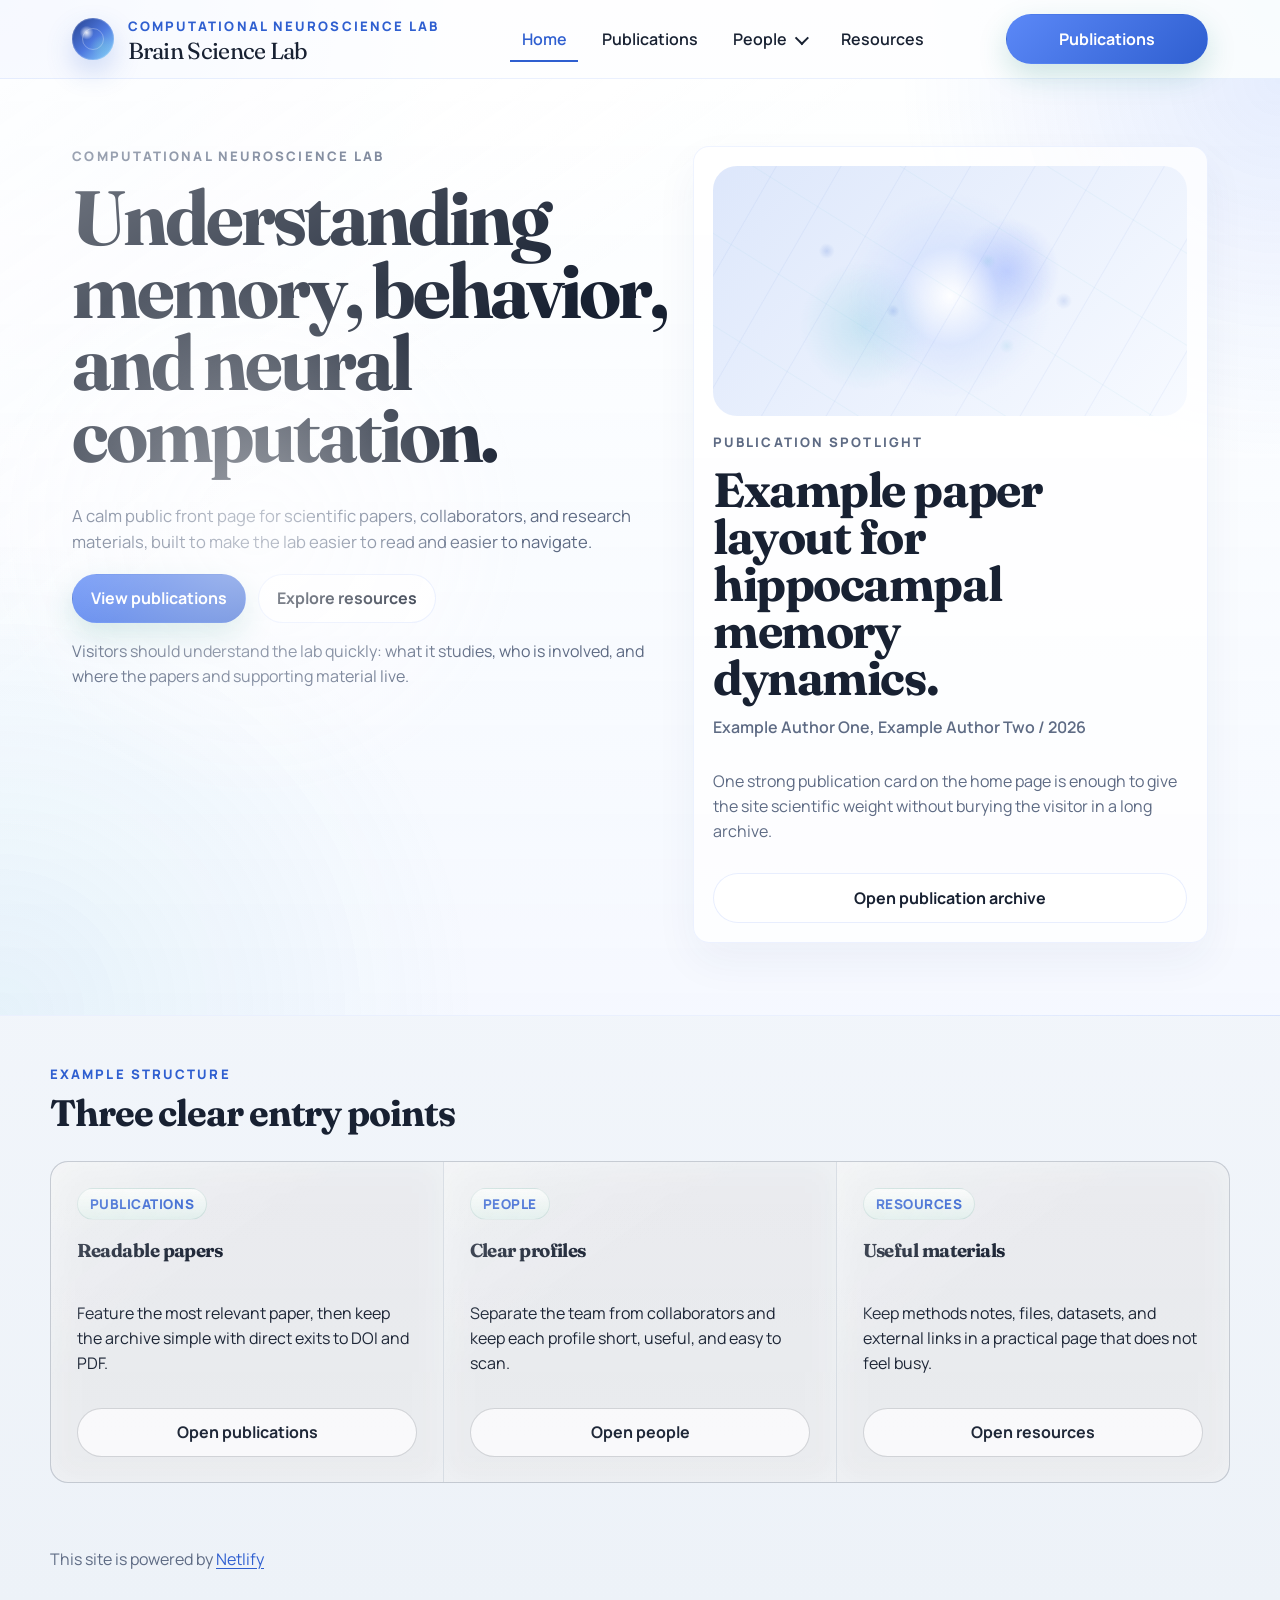
==== commit 9c32f108: "Refine mobile topbar styles and add aria-label Tweak mobile header and nav styles for cleaner layout" ====
--- a/site/index.html
+++ b/site/index.html
@@ -36,7 +36,7 @@
             </ul>
           </nav>
 
-          <a class="button nav-cta" href="./publications/">Publications</a>
+          <a class="button nav-cta" href="./publications/" aria-label="Open publications">Publications</a>
         </div>
 
         <section class="hero hero--home reveal" data-delay="1">
--- a/site/assets/css/site.css
+++ b/site/assets/css/site.css
@@ -1574,17 +1574,17 @@
 
 @media (max-width: 639px) {
   .site-shell {
-    width: min(calc(100% - 1rem), var(--content-width));
+    width: 100%;
   }
 
   .site-header {
-    padding-top: 1.4rem;
+    padding-top: 0;
   }
 
   .topbar {
     position: sticky;
-    top: 0.8rem;
-    border-radius: 26px;
+    top: 0;
+    border-radius: 0;
   }
 
   .hero,
@@ -1631,17 +1631,17 @@
     top: 0;
     z-index: 40;
     display: grid;
-    grid-template-columns: auto 1fr auto;
+    grid-template-columns: 2.75rem 1fr 2.75rem;
     align-items: center;
-    gap: 0.6rem;
-    padding: 0.7rem 1rem;
-    min-height: 4.1rem;
+    gap: 0.35rem;
+    padding: 0.7rem 0.9rem;
+    min-height: 3.75rem;
     border-radius: 0;
     border-left: 0;
     border-right: 0;
     border-top: 0;
-    background: rgba(255, 255, 255, 0.82);
-    backdrop-filter: blur(18px);
+    background: rgba(255, 255, 255, 0.9);
+    backdrop-filter: blur(12px);
   }
 
   body.has-mobile-nav .topbar .site-nav {
@@ -1653,7 +1653,7 @@
     grid-column: 2;
     justify-self: center;
     align-items: center;
-    gap: 0.55rem;
+    gap: 0.45rem;
     width: auto;
     min-width: 0;
   }
@@ -1669,9 +1669,9 @@
   }
 
   body.has-mobile-nav .brand-name {
-    max-width: 9rem;
+    max-width: 8.25rem;
     overflow: hidden;
-    font-size: 1.08rem;
+    font-size: 1rem;
     white-space: nowrap;
     text-overflow: ellipsis;
   }
@@ -1684,13 +1684,44 @@
   body.has-mobile-nav .nav-cta {
     grid-column: 3;
     justify-self: end;
-    min-width: 0;
-    width: auto;
+    position: relative;
+    min-width: 2.75rem;
+    width: 2.75rem;
+    height: 2.75rem;
     margin-left: 0;
-    padding: 0.52rem 0.85rem;
-    font-size: 0.82rem;
-    font-weight: 700;
+    padding: 0;
+    border: 0;
+    background: transparent;
+    color: transparent;
+    font-size: 0;
     box-shadow: none;
+  }
+
+  body.has-mobile-nav .nav-cta::before,
+  body.has-mobile-nav .nav-cta::after {
+    content: "";
+    position: absolute;
+    left: 50%;
+    transform: translateX(-50%);
+  }
+
+  body.has-mobile-nav .nav-cta::before {
+    top: 0.7rem;
+    width: 1rem;
+    height: 1.18rem;
+    border: 1.7px solid var(--text);
+    border-radius: 0.18rem;
+    background: transparent;
+  }
+
+  body.has-mobile-nav .nav-cta::after {
+    top: 0.72rem;
+    margin-left: 0.2rem;
+    width: 0.34rem;
+    height: 0.34rem;
+    border-top: 1.7px solid var(--text);
+    border-right: 1.7px solid var(--text);
+    background: rgba(255, 255, 255, 0.9);
   }
 
   .mobile-nav-toggle {
@@ -1701,7 +1732,7 @@
     gap: 0.3rem;
     width: 2.6rem;
     height: 2.6rem;
-    padding: 0.7rem 0.45rem;
+    padding: 0.68rem 0.42rem;
     border: 0;
     border-radius: 0;
     background: transparent;
@@ -1749,8 +1780,8 @@
     position: fixed;
     inset: var(--mobile-nav-offset, 4.1rem) 0 0 0;
     border: 0;
-    background: rgba(237, 242, 248, 0.52);
-    backdrop-filter: blur(8px);
+    background: rgba(237, 242, 248, 0.22);
+    backdrop-filter: blur(4px);
   }
 
   .mobile-nav-panel {
@@ -1764,9 +1795,9 @@
     grid-template-rows: 1fr auto;
     overflow: hidden;
     border-top: 1px solid rgba(91, 136, 247, 0.12);
-    border-radius: 18px 18px 0 0;
-    background: rgba(255, 255, 255, 0.98);
-    box-shadow: 0 -4px 22px rgba(49, 68, 109, 0.05);
+    border-radius: 0;
+    background: rgba(255, 255, 255, 0.985);
+    box-shadow: none;
     transform: translateY(0.8rem);
     transition: transform 180ms ease;
   }
@@ -1796,11 +1827,11 @@
     align-items: center;
     justify-content: space-between;
     gap: 1rem;
-    min-height: 3.75rem;
+    min-height: 3.55rem;
     padding: 0 1.25rem;
     border-bottom: 1px solid var(--line);
     color: var(--text);
-    font-size: 1.02rem;
+    font-size: 1rem;
     font-weight: 600;
     text-decoration: none;
     background: transparent;
@@ -1837,10 +1868,10 @@
   }
 
   .mobile-nav-sublink {
-    min-height: 3.2rem;
+    min-height: 3rem;
     padding-left: 2rem;
     color: var(--muted);
-    font-size: 0.96rem;
+    font-size: 0.94rem;
     font-weight: 500;
   }
 
@@ -1859,9 +1890,9 @@
   }
 
   .mobile-nav-footer {
-    padding: 1rem 1.25rem calc(1rem + env(safe-area-inset-bottom, 0px));
+    padding: 0.9rem 1.25rem calc(0.9rem + env(safe-area-inset-bottom, 0px));
     border-top: 1px solid var(--line);
-    background: rgba(255, 255, 255, 0.94);
+    background: rgba(255, 255, 255, 0.98);
   }
 
   .mobile-nav-footer p {
@@ -1876,21 +1907,30 @@
   }
 
   html[data-theme="dark"] body.has-mobile-nav .topbar {
-    background: rgba(12, 18, 31, 0.88);
+    background: rgba(12, 18, 31, 0.94);
   }
 
   html[data-theme="dark"] .mobile-nav-toggle-line {
     background: var(--text);
   }
 
+  html[data-theme="dark"] body.has-mobile-nav .nav-cta::before,
+  html[data-theme="dark"] body.has-mobile-nav .nav-cta::after {
+    border-color: var(--text);
+  }
+
+  html[data-theme="dark"] body.has-mobile-nav .nav-cta::after {
+    background: rgba(12, 18, 31, 0.94);
+  }
+
   html[data-theme="dark"] .mobile-nav-backdrop {
-    background: rgba(7, 13, 24, 0.52);
+    background: rgba(7, 13, 24, 0.24);
   }
 
   html[data-theme="dark"] .mobile-nav-panel {
     border-top-color: rgba(166, 194, 255, 0.1);
-    background: rgba(11, 18, 32, 0.98);
-    box-shadow: 0 -8px 28px rgba(0, 0, 0, 0.24);
+    background: rgba(11, 18, 32, 0.985);
+    box-shadow: none;
   }
 
   html[data-theme="dark"] .mobile-nav-link,
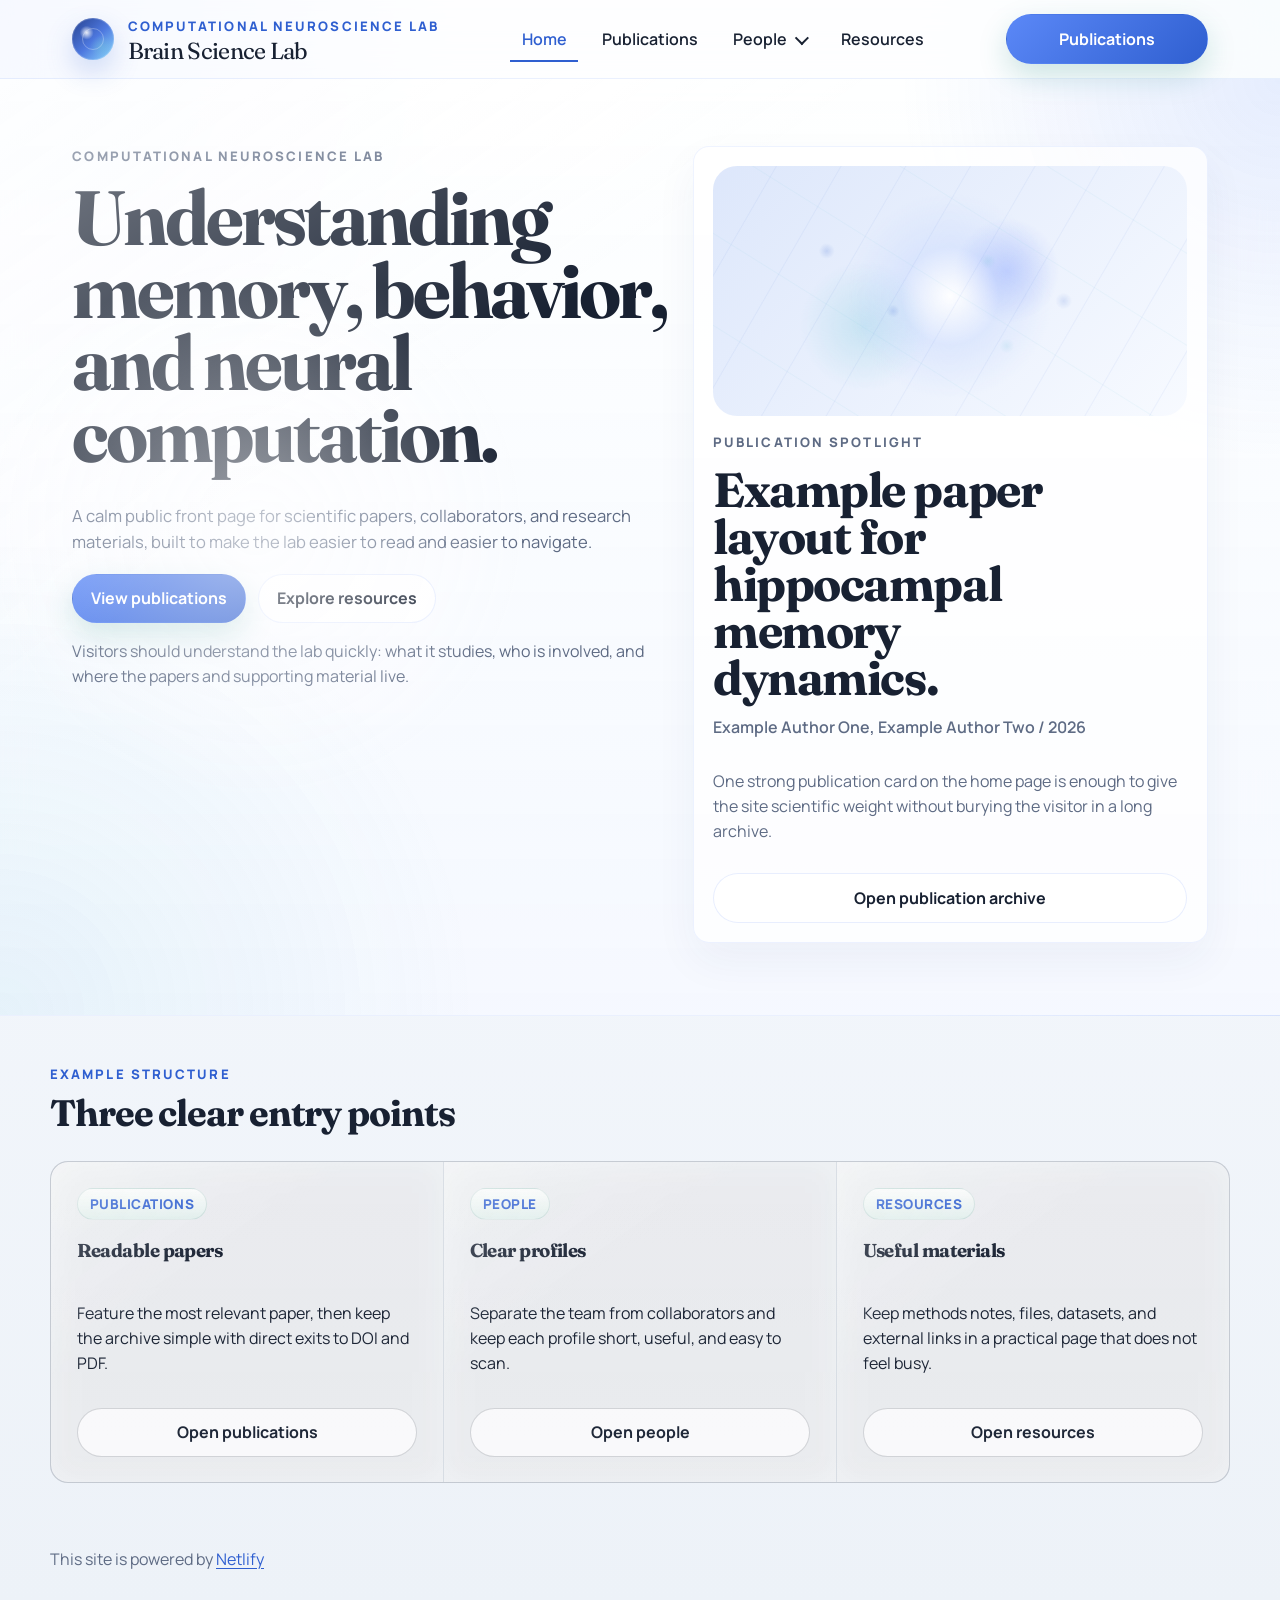
==== commit b8c91642: "Refine nav CTA styling and mobile nav placement Adjust nav CTA visuals and mobile toggle sizing in s" ====
--- a/site/index.html
+++ b/site/index.html
@@ -8,7 +8,7 @@
   </head>
   <body data-page-slug="home">
     <div class="site-shell">
-      <header class="site-header site-header--home reveal" id="top">
+      <header class="site-header site-header--home" id="top">
         <div class="topbar">
           <a class="brand-lockup" href="./index.html" aria-label="Brain Lab home">
             <span class="brand-mark" aria-hidden="true"></span>
@@ -36,7 +36,10 @@
             </ul>
           </nav>
 
-          <a class="button nav-cta" href="./publications/" aria-label="Open publications">Publications</a>
+          <a class="button nav-cta" href="./publications/" aria-label="Open publications">
+            <span class="nav-cta-label">Publications</span>
+            <span class="nav-cta-icon" aria-hidden="true"></span>
+          </a>
         </div>
 
         <section class="hero hero--home reveal" data-delay="1">
--- a/site/assets/css/site.css
+++ b/site/assets/css/site.css
@@ -368,8 +368,53 @@
 }
 
 .nav-cta {
+  display: inline-flex;
+  align-items: center;
+  justify-content: center;
+  gap: 0.55rem;
   min-width: 12.6rem;
   white-space: nowrap;
+}
+
+.nav-cta-label {
+  display: inline;
+}
+
+.nav-cta-icon {
+  display: none;
+  position: relative;
+  width: 0.92rem;
+  height: 1.08rem;
+  flex: 0 0 auto;
+  border: 1.7px solid currentColor;
+  border-radius: 0.14rem;
+}
+
+.nav-cta-icon::before,
+.nav-cta-icon::after {
+  content: "";
+  position: absolute;
+}
+
+.nav-cta-icon::before {
+  left: 0.16rem;
+  right: 0.16rem;
+  top: 0.24rem;
+  height: 1.4px;
+  background: currentColor;
+  box-shadow:
+    0 0.2rem 0 currentColor,
+    0 0.4rem 0 currentColor;
+}
+
+.nav-cta-icon::after {
+  top: -0.02rem;
+  right: -0.02rem;
+  width: 0.22rem;
+  height: 0.22rem;
+  border-top: 1.7px solid currentColor;
+  border-right: 1.7px solid currentColor;
+  background: transparent;
 }
 
 .mobile-nav-toggle,
@@ -1578,12 +1623,14 @@
   }
 
   .site-header {
-    padding-top: 0;
+    padding-top: 3.4rem;
   }
 
   .topbar {
-    position: sticky;
+    position: fixed;
     top: 0;
+    left: 0;
+    right: 0;
     border-radius: 0;
   }
 
@@ -1622,26 +1669,38 @@
     position: relative;
   }
 
+  body.has-mobile-nav .site-shell {
+    width: 100%;
+  }
+
+  body.has-mobile-nav .site-header {
+    padding-top: 3.2rem;
+  }
+
   body.has-mobile-nav[data-mobile-nav="open"] {
     overflow: hidden;
   }
 
   body.has-mobile-nav .topbar {
-    position: sticky;
+    position: fixed;
     top: 0;
+    left: 0;
+    right: 0;
     z-index: 40;
     display: grid;
-    grid-template-columns: 2.75rem 1fr 2.75rem;
+    grid-template-columns: 2.35rem 1fr 2.35rem;
     align-items: center;
     gap: 0.35rem;
-    padding: 0.7rem 0.9rem;
-    min-height: 3.75rem;
+    width: 100%;
+    padding: 0.55rem 0.8rem;
+    min-height: 3.2rem;
     border-radius: 0;
     border-left: 0;
     border-right: 0;
     border-top: 0;
     background: rgba(255, 255, 255, 0.9);
     backdrop-filter: blur(12px);
+    box-shadow: none;
   }
 
   body.has-mobile-nav .topbar .site-nav {
@@ -1659,8 +1718,8 @@
   }
 
   body.has-mobile-nav .brand-mark {
-    width: 1.55rem;
-    height: 1.55rem;
+    width: 1.35rem;
+    height: 1.35rem;
   }
 
   body.has-mobile-nav .brand-text .eyebrow,
@@ -1669,9 +1728,9 @@
   }
 
   body.has-mobile-nav .brand-name {
-    max-width: 8.25rem;
+    max-width: 7.6rem;
     overflow: hidden;
-    font-size: 1rem;
+    font-size: 0.95rem;
     white-space: nowrap;
     text-overflow: ellipsis;
   }
@@ -1684,44 +1743,23 @@
   body.has-mobile-nav .nav-cta {
     grid-column: 3;
     justify-self: end;
-    position: relative;
-    min-width: 2.75rem;
-    width: 2.75rem;
-    height: 2.75rem;
+    min-width: 2.25rem;
+    width: 2.25rem;
+    height: 2.25rem;
     margin-left: 0;
-    padding: 0;
+    padding: 0.2rem;
     border: 0;
     background: transparent;
-    color: transparent;
-    font-size: 0;
+    color: var(--text);
     box-shadow: none;
   }
 
-  body.has-mobile-nav .nav-cta::before,
-  body.has-mobile-nav .nav-cta::after {
-    content: "";
-    position: absolute;
-    left: 50%;
-    transform: translateX(-50%);
-  }
-
-  body.has-mobile-nav .nav-cta::before {
-    top: 0.7rem;
-    width: 1rem;
-    height: 1.18rem;
-    border: 1.7px solid var(--text);
-    border-radius: 0.18rem;
-    background: transparent;
-  }
-
-  body.has-mobile-nav .nav-cta::after {
-    top: 0.72rem;
-    margin-left: 0.2rem;
-    width: 0.34rem;
-    height: 0.34rem;
-    border-top: 1.7px solid var(--text);
-    border-right: 1.7px solid var(--text);
-    background: rgba(255, 255, 255, 0.9);
+  body.has-mobile-nav .nav-cta-label {
+    display: none;
+  }
+
+  body.has-mobile-nav .nav-cta-icon {
+    display: block;
   }
 
   .mobile-nav-toggle {
@@ -1729,10 +1767,12 @@
     justify-self: start;
     position: relative;
     display: inline-grid;
-    gap: 0.3rem;
-    width: 2.6rem;
-    height: 2.6rem;
-    padding: 0.68rem 0.42rem;
+    justify-items: center;
+    align-content: center;
+    gap: 0.26rem;
+    width: 2.25rem;
+    height: 2.25rem;
+    padding: 0;
     border: 0;
     border-radius: 0;
     background: transparent;
@@ -1741,8 +1781,8 @@
 
   .mobile-nav-toggle-line {
     display: block;
-    width: 1.25rem;
-    height: 1.6px;
+    width: 1.08rem;
+    height: 1.7px;
     border-radius: 999px;
     background: var(--text);
     transition:
@@ -1778,23 +1818,24 @@
 
   .mobile-nav-backdrop {
     position: fixed;
-    inset: var(--mobile-nav-offset, 4.1rem) 0 0 0;
+    inset: 0;
     border: 0;
-    background: rgba(237, 242, 248, 0.22);
-    backdrop-filter: blur(4px);
+    background: rgba(237, 242, 248, 0.08);
+    backdrop-filter: blur(2px);
   }
 
   .mobile-nav-panel {
     position: fixed;
-    top: var(--mobile-nav-offset, 4.1rem);
+    top: 0;
     right: 0;
     left: 0;
     bottom: 0;
     z-index: 1;
     display: grid;
     grid-template-rows: 1fr auto;
+    padding-top: var(--mobile-nav-offset, 3.2rem);
     overflow: hidden;
-    border-top: 1px solid rgba(91, 136, 247, 0.12);
+    border-top: 0;
     border-radius: 0;
     background: rgba(255, 255, 255, 0.985);
     box-shadow: none;
@@ -1914,21 +1955,11 @@
     background: var(--text);
   }
 
-  html[data-theme="dark"] body.has-mobile-nav .nav-cta::before,
-  html[data-theme="dark"] body.has-mobile-nav .nav-cta::after {
-    border-color: var(--text);
-  }
-
-  html[data-theme="dark"] body.has-mobile-nav .nav-cta::after {
-    background: rgba(12, 18, 31, 0.94);
-  }
-
   html[data-theme="dark"] .mobile-nav-backdrop {
-    background: rgba(7, 13, 24, 0.24);
+    background: rgba(7, 13, 24, 0.08);
   }
 
   html[data-theme="dark"] .mobile-nav-panel {
-    border-top-color: rgba(166, 194, 255, 0.1);
     background: rgba(11, 18, 32, 0.985);
     box-shadow: none;
   }
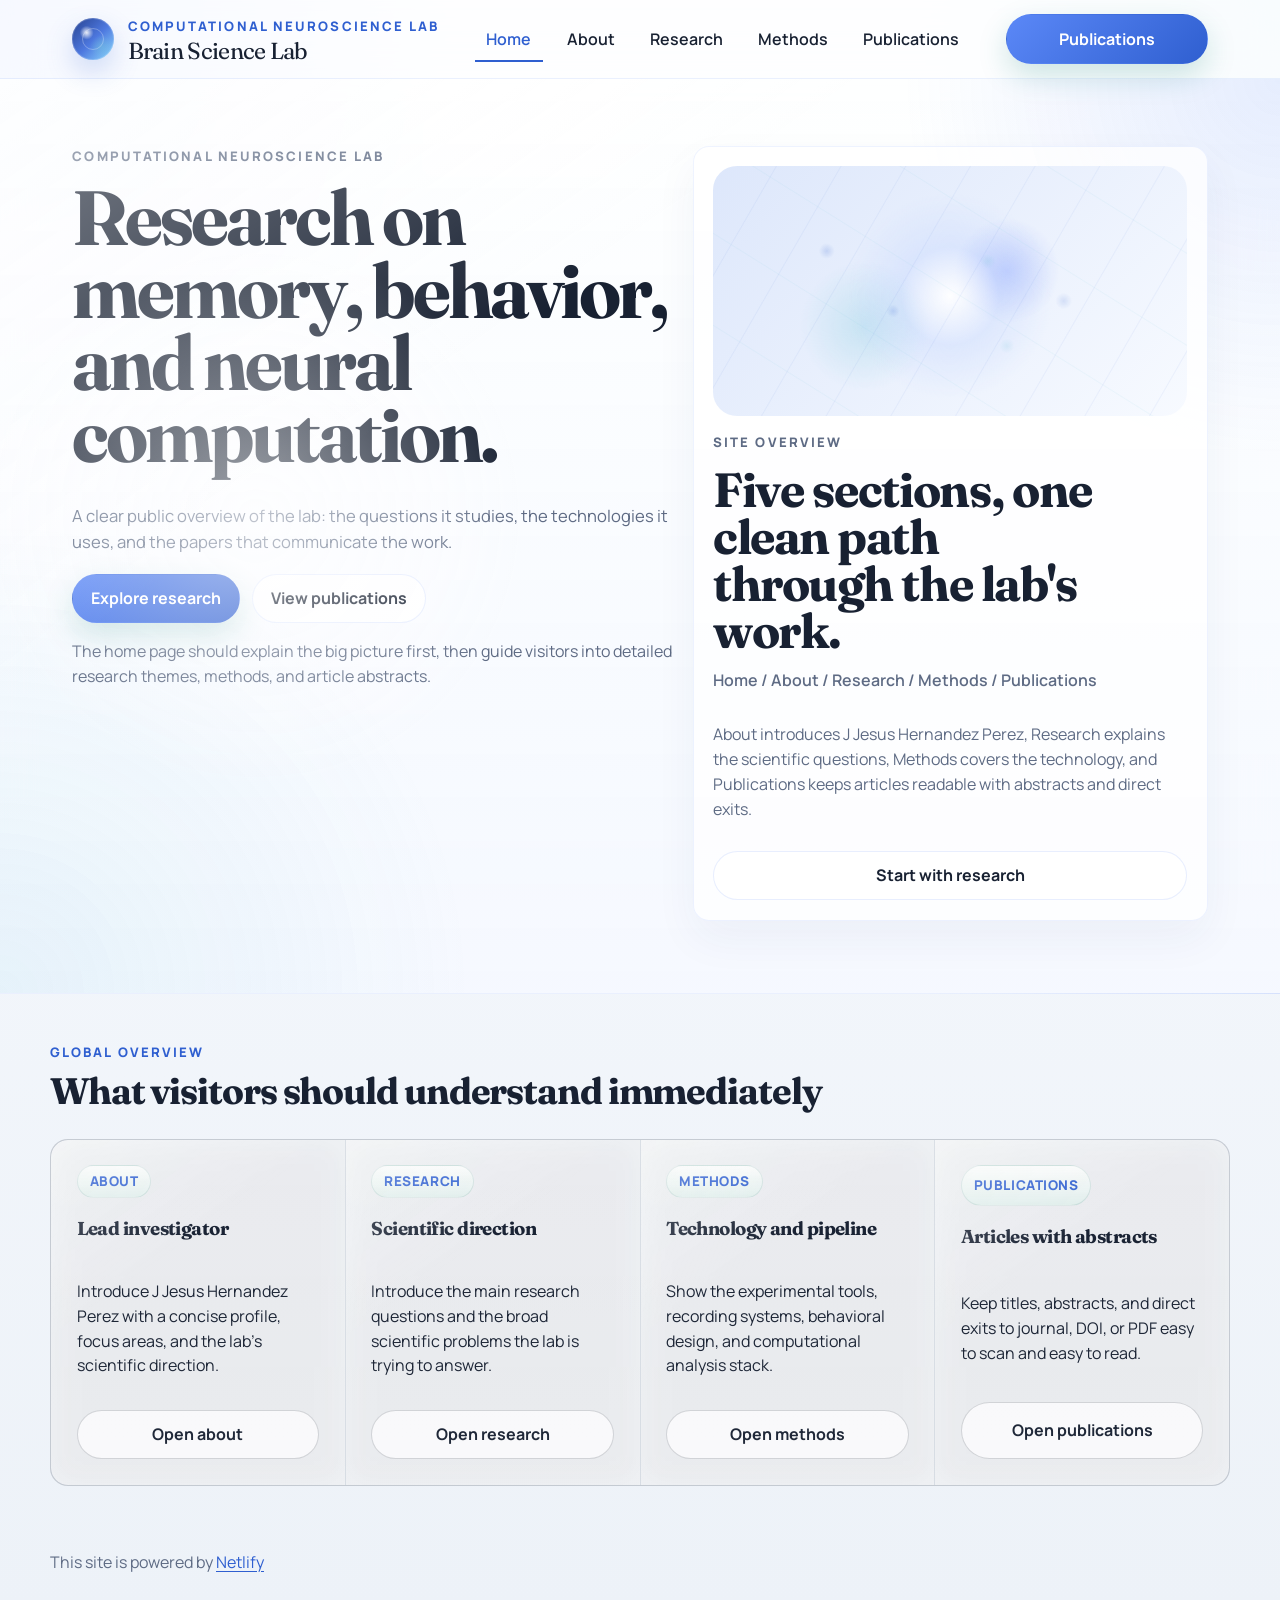
==== commit 61bbf6a5: "Refine public IA and add about section" ====
--- a/site/index.html
+++ b/site/index.html
@@ -21,18 +21,10 @@
           <nav class="site-nav" aria-label="Main navigation">
             <ul>
               <li><a href="./index.html" aria-current="page">Home</a></li>
+              <li><a href="./about/">About</a></li>
+              <li><a href="./research/">Research</a></li>
+              <li><a href="./methods/">Methods</a></li>
               <li><a href="./publications/">Publications</a></li>
-              <li class="nav-dropdown">
-                <details>
-                  <summary>People</summary>
-                  <div class="nav-dropdown-menu">
-                    <a href="./people/">Overview</a>
-                    <a href="./people/#team">Team Members</a>
-                    <a href="./people/#collaborators">Collaborators</a>
-                  </div>
-                </details>
-              </li>
-              <li><a href="./resources/">Resources</a></li>
             </ul>
           </nav>
 
@@ -46,32 +38,32 @@
           <div class="hero-grid hero-grid--home">
             <div class="hero-copy">
               <p class="eyebrow">Computational Neuroscience Lab</p>
-              <h1 class="site-title">Understanding memory, behavior, and neural computation.</h1>
+              <h1 class="site-title">Research on memory, behavior, and neural computation.</h1>
               <p class="site-subtitle">
-                A calm public front page for scientific papers, collaborators, and research materials, built to make
-                the lab easier to read and easier to navigate.
+                A clear public overview of the lab: the questions it studies, the technologies it uses, and the papers
+                that communicate the work.
               </p>
               <div class="action-row">
-                <a class="button" href="./publications/">View publications</a>
-                <a class="button secondary" href="./resources/">Explore resources</a>
+                <a class="button" href="./research/">Explore research</a>
+                <a class="button secondary" href="./publications/">View publications</a>
               </div>
               <p class="hero-support-text">
-                Visitors should understand the lab quickly: what it studies, who is involved, and where the papers and
-                supporting material live.
+                The home page should explain the big picture first, then guide visitors into detailed research themes,
+                methods, and article abstracts.
               </p>
             </div>
 
             <aside class="hero-feature-card">
               <div class="hero-feature-media" aria-hidden="true"></div>
               <div class="hero-feature-copy">
-                <p class="eyebrow">Publication Spotlight</p>
-                <h2 class="hero-feature-title">Example paper layout for hippocampal memory dynamics.</h2>
-                <p class="hero-feature-meta">Example Author One, Example Author Two / 2026</p>
+                <p class="eyebrow">Site Overview</p>
+                <h2 class="hero-feature-title">Five sections, one clean path through the lab's work.</h2>
+                <p class="hero-feature-meta">Home / About / Research / Methods / Publications</p>
                 <p class="muted">
-                  One strong publication card on the home page is enough to give the site scientific weight without
-                  burying the visitor in a long archive.
+                  About introduces J Jesus Hernandez Perez, Research explains the scientific questions, Methods covers
+                  the technology, and Publications keeps articles readable with abstracts and direct exits.
                 </p>
-                <a class="button secondary" href="./publications/">Open publication archive</a>
+                <a class="button secondary" href="./research/">Start with research</a>
               </div>
             </aside>
           </div>
@@ -82,43 +74,54 @@
         <section class="stack reveal" data-delay="2" aria-labelledby="home-example-title">
           <div class="section-header">
             <div>
-              <p class="eyebrow">Example Structure</p>
-              <h2 class="section-title" id="home-example-title">Three clear entry points</h2>
+              <p class="eyebrow">Global Overview</p>
+              <h2 class="section-title" id="home-example-title">What visitors should understand immediately</h2>
             </div>
           </div>
 
           <div class="content-grid">
             <article class="card content-card">
               <div class="meta-row">
-                <span class="pill">Publications</span>
+                <span class="pill">About</span>
               </div>
               <div class="stack">
-                <h3 class="card-title">Readable papers</h3>
-                <p>Feature the most relevant paper, then keep the archive simple with direct exits to DOI and PDF.</p>
+                <h3 class="card-title">Lead investigator</h3>
+                <p>Introduce J Jesus Hernandez Perez with a concise profile, focus areas, and the lab's scientific direction.</p>
               </div>
-              <a class="button secondary" href="./publications/">Open publications</a>
+              <a class="button secondary" href="./about/">Open about</a>
             </article>
 
             <article class="card content-card">
               <div class="meta-row">
-                <span class="pill">People</span>
+                <span class="pill">Research</span>
               </div>
               <div class="stack">
-                <h3 class="card-title">Clear profiles</h3>
-                <p>Separate the team from collaborators and keep each profile short, useful, and easy to scan.</p>
+                <h3 class="card-title">Scientific direction</h3>
+                <p>Introduce the main research questions and the broad scientific problems the lab is trying to answer.</p>
               </div>
-              <a class="button secondary" href="./people/">Open people</a>
+              <a class="button secondary" href="./research/">Open research</a>
             </article>
 
             <article class="card content-card">
               <div class="meta-row">
-                <span class="pill">Resources</span>
+                <span class="pill">Methods</span>
               </div>
               <div class="stack">
-                <h3 class="card-title">Useful materials</h3>
-                <p>Keep methods notes, files, datasets, and external links in a practical page that does not feel busy.</p>
+                <h3 class="card-title">Technology and pipeline</h3>
+                <p>Show the experimental tools, recording systems, behavioral design, and computational analysis stack.</p>
               </div>
-              <a class="button secondary" href="./resources/">Open resources</a>
+              <a class="button secondary" href="./methods/">Open methods</a>
+            </article>
+
+            <article class="card content-card">
+              <div class="meta-row">
+                <span class="pill">Publications</span>
+              </div>
+              <div class="stack">
+                <h3 class="card-title">Articles with abstracts</h3>
+                <p>Keep titles, abstracts, and direct exits to journal, DOI, or PDF easy to scan and easy to read.</p>
+              </div>
+              <a class="button secondary" href="./publications/">Open publications</a>
             </article>
           </div>
         </section>
--- a/site/assets/css/site.css
+++ b/site/assets/css/site.css
@@ -616,6 +616,7 @@
   color: #f4f7ff;
 }
 
+.hero--section,
 .hero--publications {
   width: 100%;
   padding: 3.4rem max(1.4rem, calc((100vw - var(--content-width)) / 2 + 1.4rem)) 3.2rem;
@@ -630,6 +631,7 @@
     linear-gradient(180deg, rgba(255, 255, 255, 0.84), rgba(247, 250, 255, 0.92));
 }
 
+html[data-theme="dark"] .hero--section,
 html[data-theme="dark"] .hero--publications {
   border-color: rgba(80, 139, 255, 0.14);
   background:
@@ -638,6 +640,7 @@
     linear-gradient(145deg, rgba(9, 18, 25, 0.92), rgba(13, 28, 38, 0.94));
 }
 
+.hero-grid--section,
 .hero-grid--publications {
   align-items: start;
 }
@@ -1766,10 +1769,11 @@
     grid-column: 1;
     justify-self: start;
     position: relative;
-    display: inline-grid;
-    justify-items: center;
-    align-content: center;
-    gap: 0.26rem;
+    display: inline-flex;
+    flex-direction: column;
+    align-items: center;
+    justify-content: center;
+    gap: 0.22rem;
     width: 2.25rem;
     height: 2.25rem;
     padding: 0;
@@ -1781,10 +1785,11 @@
 
   .mobile-nav-toggle-line {
     display: block;
-    width: 1.08rem;
-    height: 1.7px;
+    width: 1.1rem;
+    height: 1.6px;
     border-radius: 999px;
     background: var(--text);
+    transform-origin: center;
     transition:
       transform 180ms ease,
       opacity 180ms ease;
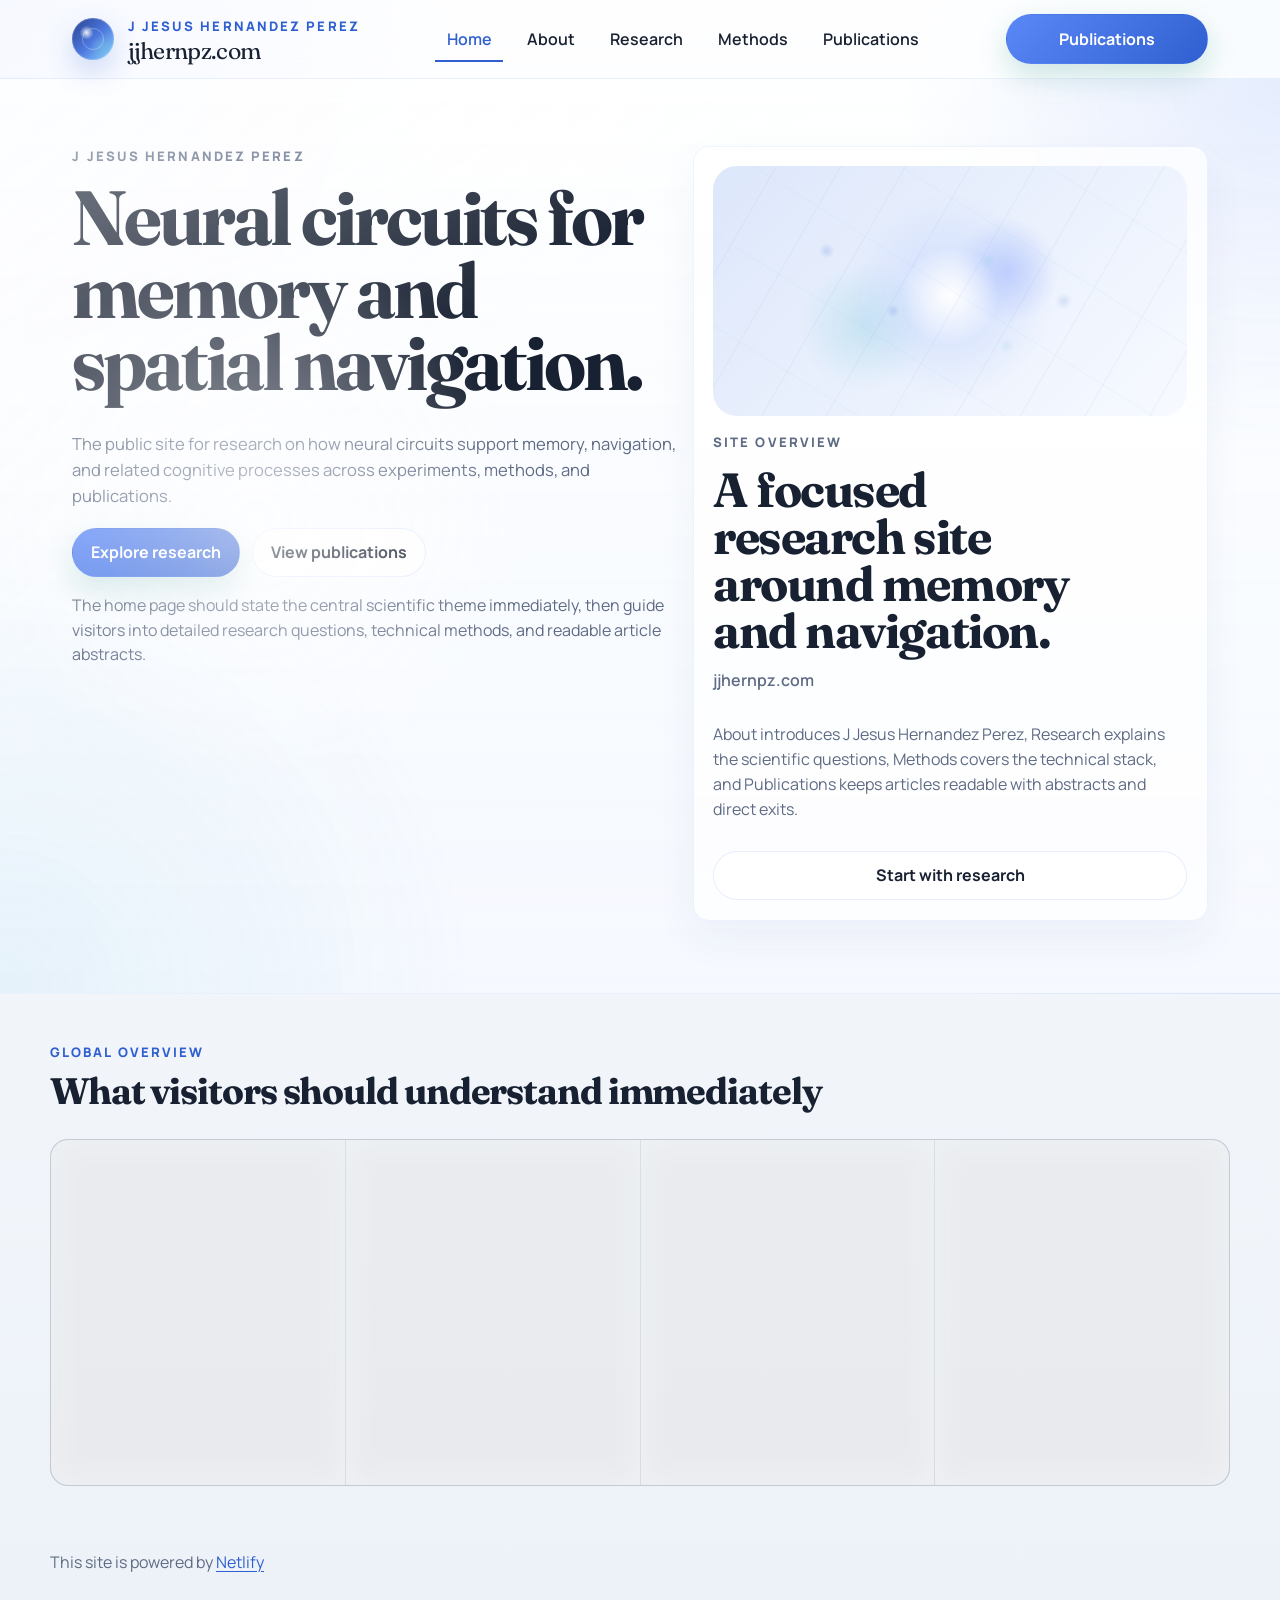
==== commit cc9b81b2: "Apply jjhernpz branding and research theme" ====
--- a/site/index.html
+++ b/site/index.html
@@ -3,18 +3,18 @@
   <head>
     <meta charset="UTF-8" />
     <meta name="viewport" content="width=device-width, initial-scale=1.0" />
-    <title>Brain Lab</title>
+    <title>jjhernpz.com</title>
     <link rel="stylesheet" href="./assets/css/site.css" />
   </head>
   <body data-page-slug="home">
     <div class="site-shell">
       <header class="site-header site-header--home" id="top">
         <div class="topbar">
-          <a class="brand-lockup" href="./index.html" aria-label="Brain Lab home">
+          <a class="brand-lockup" href="./index.html" aria-label="jjhernpz.com home">
             <span class="brand-mark" aria-hidden="true"></span>
             <span class="brand-text">
-              <span class="eyebrow">Computational Neuroscience Lab</span>
-              <span class="brand-name">Brain Science Lab</span>
+              <span class="eyebrow">J Jesus Hernandez Perez</span>
+              <span class="brand-name">jjhernpz.com</span>
             </span>
           </a>
 
@@ -37,19 +37,19 @@
         <section class="hero hero--home reveal" data-delay="1">
           <div class="hero-grid hero-grid--home">
             <div class="hero-copy">
-              <p class="eyebrow">Computational Neuroscience Lab</p>
-              <h1 class="site-title">Research on memory, behavior, and neural computation.</h1>
+              <p class="eyebrow">J Jesus Hernandez Perez</p>
+              <h1 class="site-title">Neural circuits for memory and spatial navigation.</h1>
               <p class="site-subtitle">
-                A clear public overview of the lab: the questions it studies, the technologies it uses, and the papers
-                that communicate the work.
+                The public site for research on how neural circuits support memory, navigation, and related cognitive
+                processes across experiments, methods, and publications.
               </p>
               <div class="action-row">
                 <a class="button" href="./research/">Explore research</a>
                 <a class="button secondary" href="./publications/">View publications</a>
               </div>
               <p class="hero-support-text">
-                The home page should explain the big picture first, then guide visitors into detailed research themes,
-                methods, and article abstracts.
+                The home page should state the central scientific theme immediately, then guide visitors into detailed
+                research questions, technical methods, and readable article abstracts.
               </p>
             </div>
 
@@ -57,11 +57,11 @@
               <div class="hero-feature-media" aria-hidden="true"></div>
               <div class="hero-feature-copy">
                 <p class="eyebrow">Site Overview</p>
-                <h2 class="hero-feature-title">Five sections, one clean path through the lab's work.</h2>
-                <p class="hero-feature-meta">Home / About / Research / Methods / Publications</p>
+                <h2 class="hero-feature-title">A focused research site around memory and navigation.</h2>
+                <p class="hero-feature-meta">jjhernpz.com</p>
                 <p class="muted">
                   About introduces J Jesus Hernandez Perez, Research explains the scientific questions, Methods covers
-                  the technology, and Publications keeps articles readable with abstracts and direct exits.
+                  the technical stack, and Publications keeps articles readable with abstracts and direct exits.
                 </p>
                 <a class="button secondary" href="./research/">Start with research</a>
               </div>
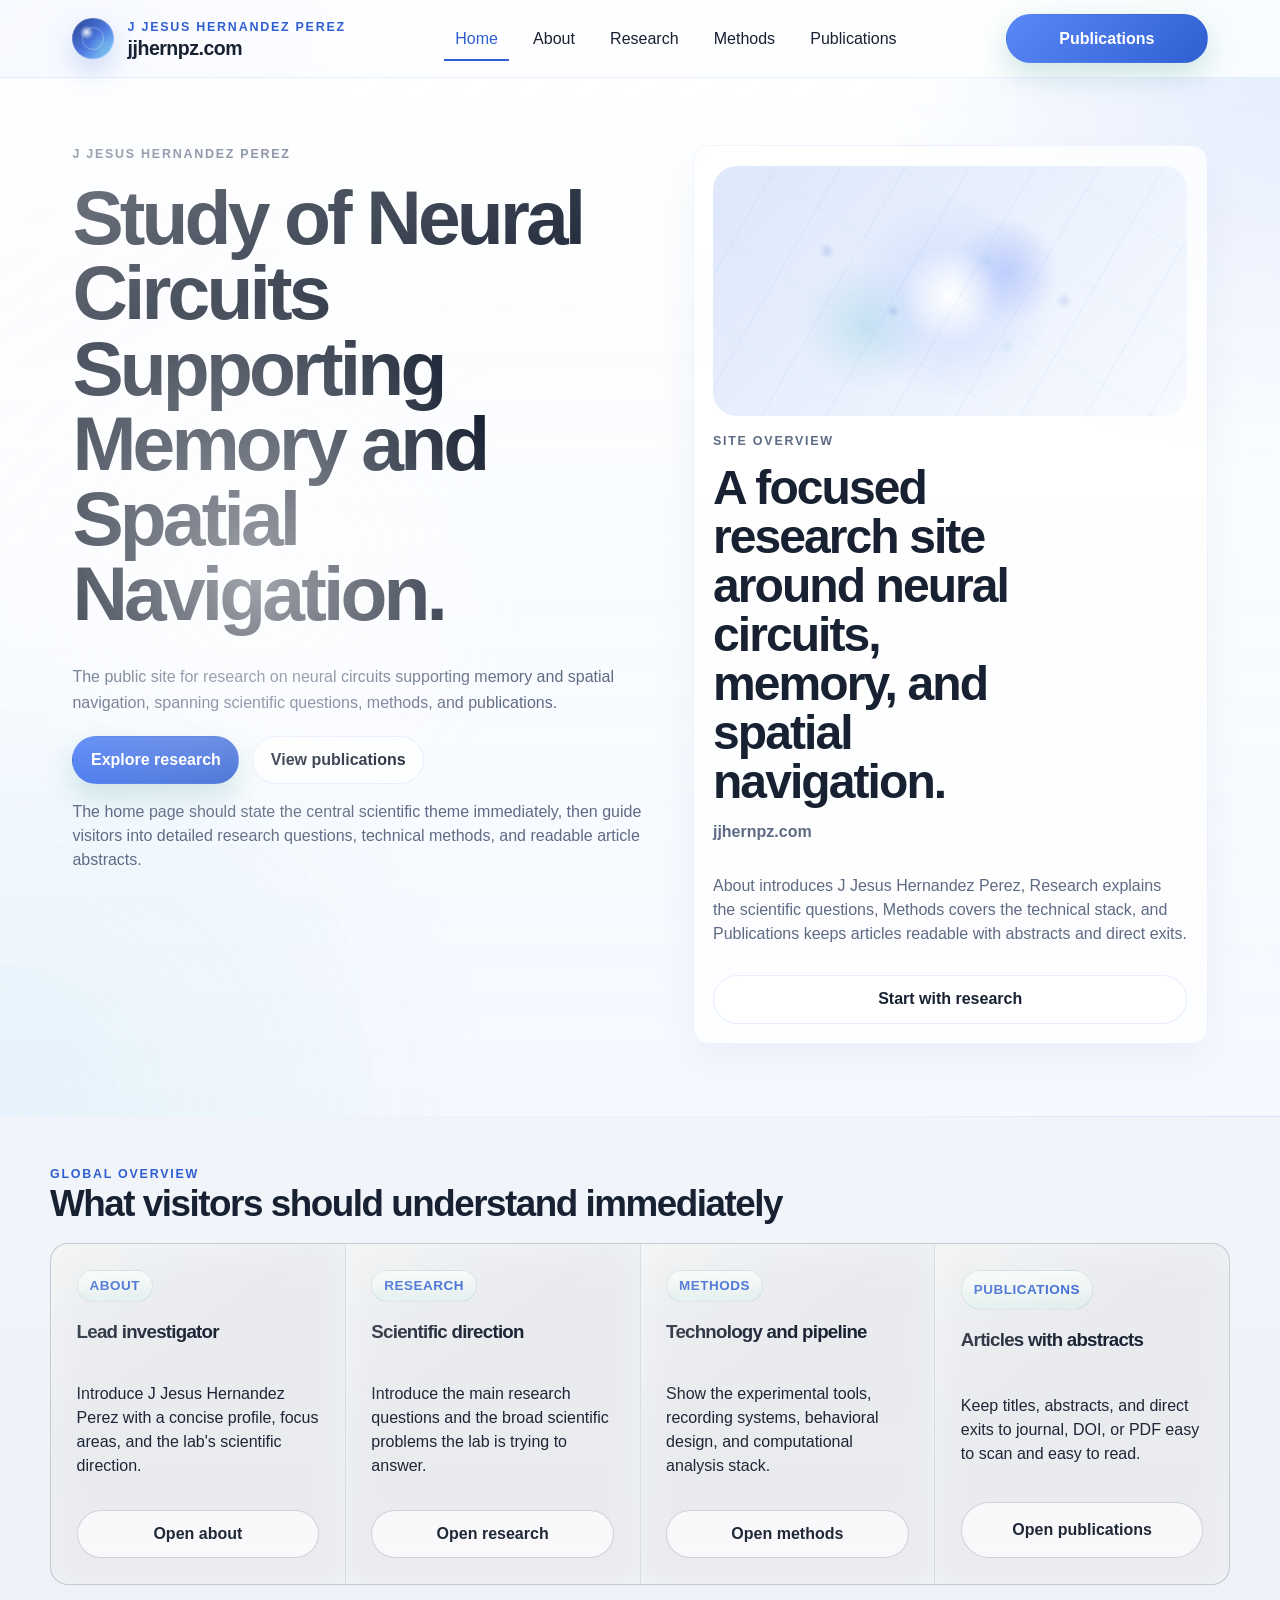
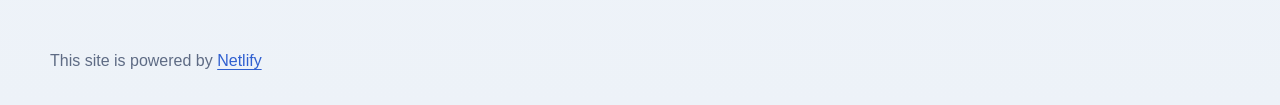
==== commit dc8462c2: "Update public theme to memory and spatial navigation focus" ====
--- a/site/index.html
+++ b/site/index.html
@@ -38,10 +38,10 @@
           <div class="hero-grid hero-grid--home">
             <div class="hero-copy">
               <p class="eyebrow">J Jesus Hernandez Perez</p>
-              <h1 class="site-title">Neural circuits for memory and spatial navigation.</h1>
+              <h1 class="site-title">Study of Neural Circuits Supporting Memory and Spatial Navigation.</h1>
               <p class="site-subtitle">
-                The public site for research on how neural circuits support memory, navigation, and related cognitive
-                processes across experiments, methods, and publications.
+                The public site for research on neural circuits supporting memory and spatial navigation, spanning
+                scientific questions, methods, and publications.
               </p>
               <div class="action-row">
                 <a class="button" href="./research/">Explore research</a>
@@ -57,7 +57,7 @@
               <div class="hero-feature-media" aria-hidden="true"></div>
               <div class="hero-feature-copy">
                 <p class="eyebrow">Site Overview</p>
-                <h2 class="hero-feature-title">A focused research site around memory and navigation.</h2>
+                <h2 class="hero-feature-title">A focused research site around neural circuits, memory, and spatial navigation.</h2>
                 <p class="hero-feature-meta">jjhernpz.com</p>
                 <p class="muted">
                   About introduces J Jesus Hernandez Perez, Research explains the scientific questions, Methods covers
--- a/site/assets/css/site.css
+++ b/site/assets/css/site.css
@@ -1,5 +1,3 @@
-@import url("https://fonts.googleapis.com/css2?family=Fraunces:opsz,wght@9..144,600;9..144,700&family=Manrope:wght@400;500;600;700;800&display=swap");
-
 :root {
   color-scheme: light;
   --bg: #edf2f8;
@@ -24,8 +22,8 @@
   --radius-md: 10px;
   --radius-sm: 8px;
   --content-width: 1180px;
-  --font-heading: "Fraunces", "Georgia", serif;
-  --font-body: "Manrope", "Segoe UI", sans-serif;
+  --font-heading: -apple-system, BlinkMacSystemFont, "SF Pro Display", "SF Pro Text", "Segoe UI", sans-serif;
+  --font-body: -apple-system, BlinkMacSystemFont, "SF Pro Text", "Helvetica Neue", "Segoe UI", sans-serif;
 }
 
 html[data-theme="dark"] {
@@ -54,7 +52,7 @@
 
 html {
   font-family: var(--font-body);
-  line-height: 1.55;
+  line-height: 1.5;
 }
 
 body {
@@ -62,6 +60,9 @@
   min-height: 100vh;
   color: var(--text);
   overflow-x: clip;
+  font-weight: 400;
+  -webkit-font-smoothing: antialiased;
+  -moz-osx-font-smoothing: grayscale;
   background:
     radial-gradient(circle at top left, rgba(91, 136, 247, 0.18), transparent 28rem),
     radial-gradient(circle at top right, rgba(114, 197, 217, 0.16), transparent 22rem),
@@ -115,18 +116,19 @@
 .eyebrow {
   margin: 0;
   color: var(--accent-strong);
-  font-size: 0.82rem;
-  font-weight: 800;
-  letter-spacing: 0.16em;
+  font-size: 0.78rem;
+  font-weight: 700;
+  letter-spacing: 0.14em;
   text-transform: uppercase;
 }
 
 .site-title {
   margin: 0;
   font-family: var(--font-heading);
+  font-weight: 700;
   font-size: clamp(2.8rem, 6vw, 5.4rem);
-  line-height: 0.94;
-  letter-spacing: -0.04em;
+  line-height: 0.98;
+  letter-spacing: -0.05em;
   max-width: 12ch;
 }
 
@@ -134,7 +136,8 @@
   max-width: 44rem;
   margin: 1rem 0 0;
   color: var(--muted);
-  font-size: clamp(1rem, 1.3vw, 1.1rem);
+  font-size: clamp(1rem, 1.18vw, 1.08rem);
+  line-height: 1.65;
 }
 
 .topbar {
@@ -187,14 +190,15 @@
 
 .brand-text {
   display: grid;
-  gap: 0.15rem;
+  gap: 0.1rem;
 }
 
 .brand-name {
   font-family: var(--font-heading);
-  font-size: 1.45rem;
-  line-height: 1;
-  letter-spacing: -0.03em;
+  font-size: 1.22rem;
+  font-weight: 600;
+  line-height: 1.05;
+  letter-spacing: -0.025em;
 }
 
 .site-nav {
@@ -221,7 +225,7 @@
   background: transparent;
   box-shadow: none;
   color: var(--text);
-  font-weight: 600;
+  font-weight: 500;
   text-decoration: none;
   transition:
     transform 160ms ease,
@@ -487,12 +491,13 @@
 .admin-title {
   margin: 0;
   font-family: var(--font-heading);
-  letter-spacing: -0.03em;
+  font-weight: 700;
+  letter-spacing: -0.04em;
 }
 
 .hero h2 {
   font-size: clamp(1.8rem, 4vw, 3rem);
-  line-height: 0.98;
+  line-height: 1.02;
   max-width: 12ch;
 }
 
@@ -511,6 +516,7 @@
 
 .section-title {
   font-size: clamp(1.6rem, 3vw, 2.3rem);
+  line-height: 1.08;
 }
 
 .hero-grid,
@@ -759,9 +765,10 @@
 .hero-feature-title {
   margin: 0;
   font-family: var(--font-heading);
+  font-weight: 700;
   font-size: clamp(1.8rem, 3vw, 2.6rem);
-  line-height: 0.98;
-  letter-spacing: -0.03em;
+  line-height: 1.04;
+  letter-spacing: -0.045em;
 }
 
 .hero-feature-meta {
@@ -1243,8 +1250,10 @@
 .publication-item-index {
   color: var(--accent-strong);
   font-family: var(--font-heading);
+  font-weight: 700;
   font-size: clamp(1.7rem, 2vw, 2.3rem);
   line-height: 1;
+  letter-spacing: -0.04em;
 }
 
 .publication-item-media {
@@ -1773,22 +1782,22 @@
     flex-direction: column;
     align-items: center;
     justify-content: center;
-    gap: 0.22rem;
-    width: 2.25rem;
-    height: 2.25rem;
+    gap: 0.28rem;
+    width: 2.5rem;
+    height: 2.5rem;
     padding: 0;
     border: 0;
-    border-radius: 0;
-    background: transparent;
+    border-radius: 0.8rem;
+    background: #061120;
     box-shadow: none;
   }
 
   .mobile-nav-toggle-line {
     display: block;
-    width: 1.1rem;
-    height: 1.6px;
+    width: 1.25rem;
+    height: 1.8px;
     border-radius: 999px;
-    background: var(--text);
+    background: #ffffff;
     transform-origin: center;
     transition:
       transform 180ms ease,
@@ -1796,7 +1805,7 @@
   }
 
   body[data-mobile-nav="open"] .mobile-nav-toggle-line:nth-child(1) {
-    transform: translateY(0.38rem) rotate(45deg);
+    transform: translateY(0.41rem) rotate(45deg);
   }
 
   body[data-mobile-nav="open"] .mobile-nav-toggle-line:nth-child(2) {
@@ -1804,7 +1813,7 @@
   }
 
   body[data-mobile-nav="open"] .mobile-nav-toggle-line:nth-child(3) {
-    transform: translateY(-0.38rem) rotate(-45deg);
+    transform: translateY(-0.41rem) rotate(-45deg);
   }
 
   .mobile-nav-shell {
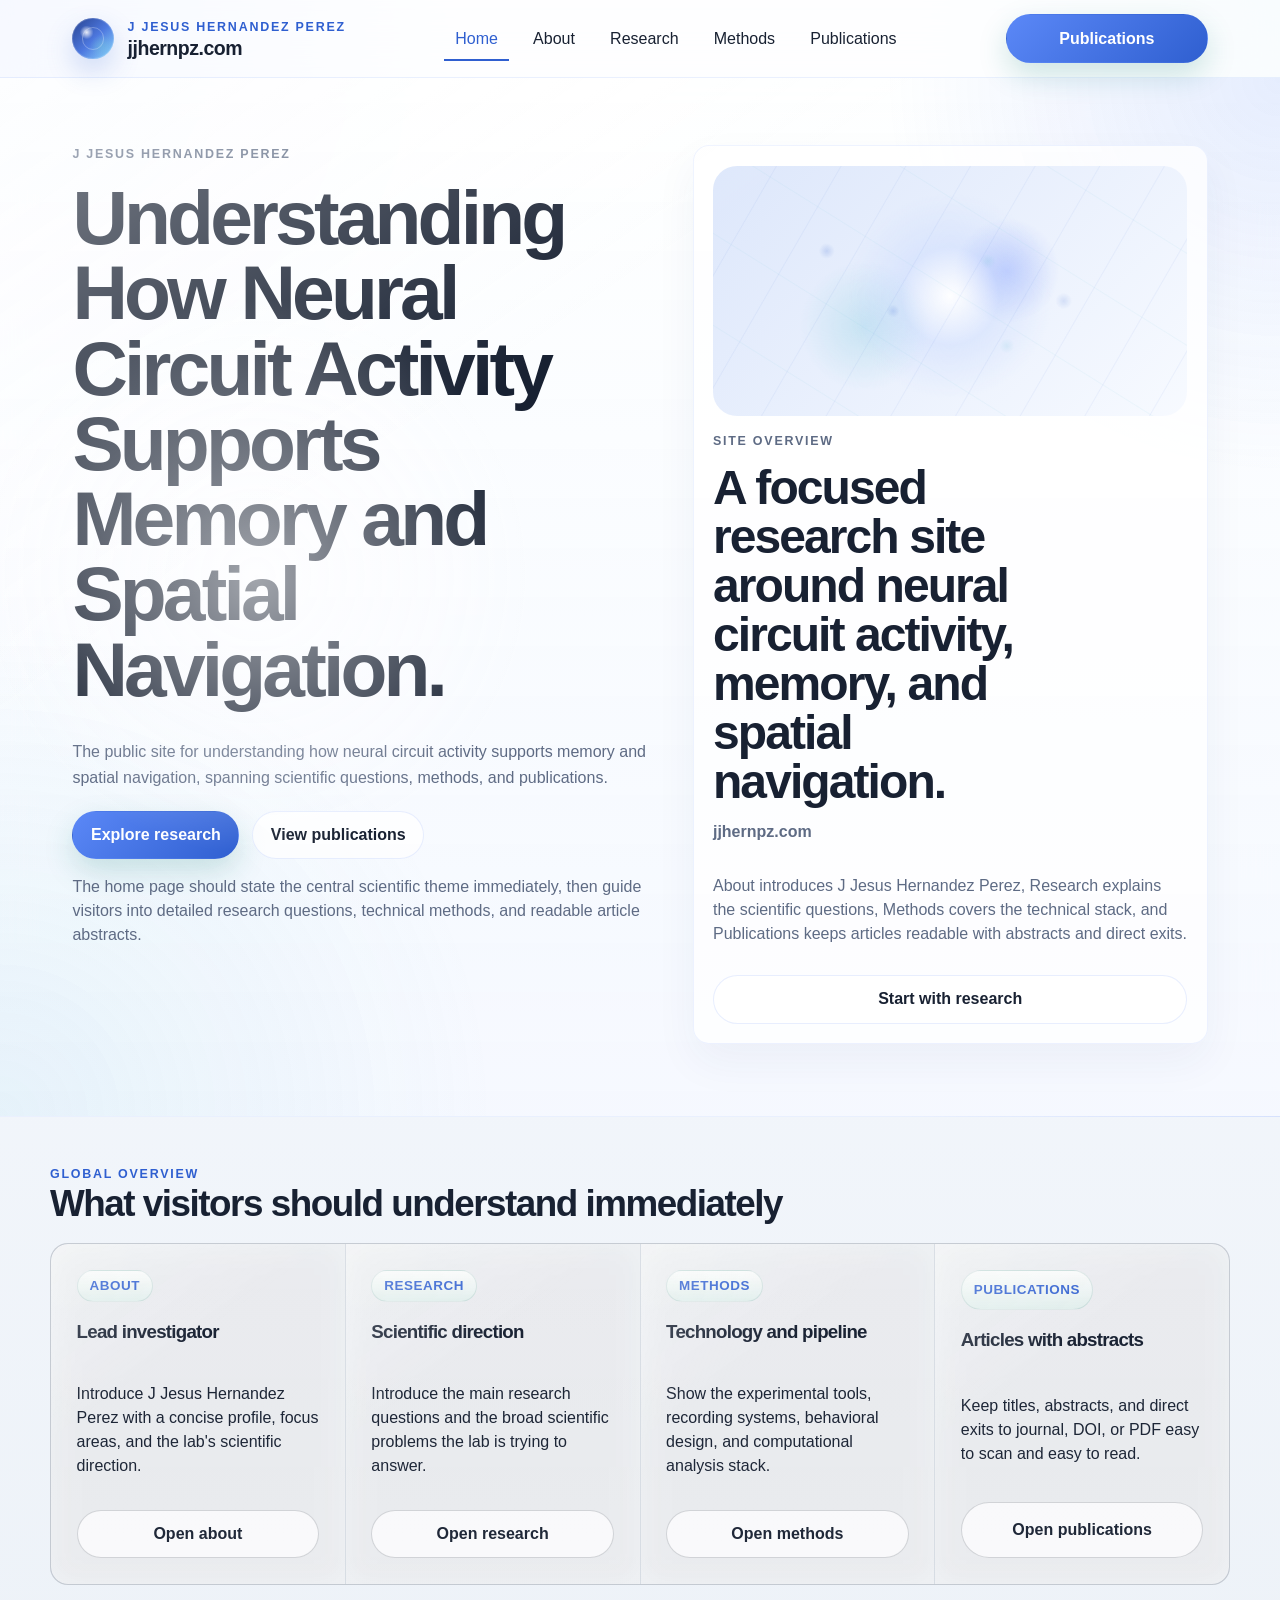
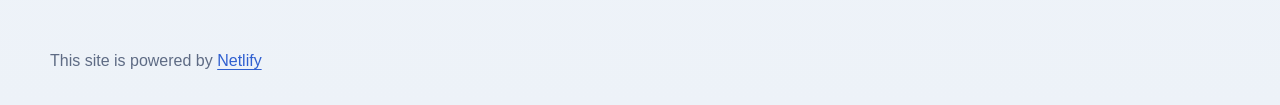
==== commit 5bc5915d: "Update public slogan to neural circuit activity focus" ====
--- a/site/index.html
+++ b/site/index.html
@@ -38,10 +38,10 @@
           <div class="hero-grid hero-grid--home">
             <div class="hero-copy">
               <p class="eyebrow">J Jesus Hernandez Perez</p>
-              <h1 class="site-title">Study of Neural Circuits Supporting Memory and Spatial Navigation.</h1>
+              <h1 class="site-title">Understanding How Neural Circuit Activity Supports Memory and Spatial Navigation.</h1>
               <p class="site-subtitle">
-                The public site for research on neural circuits supporting memory and spatial navigation, spanning
-                scientific questions, methods, and publications.
+                The public site for understanding how neural circuit activity supports memory and spatial navigation,
+                spanning scientific questions, methods, and publications.
               </p>
               <div class="action-row">
                 <a class="button" href="./research/">Explore research</a>
@@ -57,7 +57,7 @@
               <div class="hero-feature-media" aria-hidden="true"></div>
               <div class="hero-feature-copy">
                 <p class="eyebrow">Site Overview</p>
-                <h2 class="hero-feature-title">A focused research site around neural circuits, memory, and spatial navigation.</h2>
+                <h2 class="hero-feature-title">A focused research site around neural circuit activity, memory, and spatial navigation.</h2>
                 <p class="hero-feature-meta">jjhernpz.com</p>
                 <p class="muted">
                   About introduces J Jesus Hernandez Perez, Research explains the scientific questions, Methods covers
--- a/site/assets/css/site.css
+++ b/site/assets/css/site.css
@@ -1782,22 +1782,22 @@
     flex-direction: column;
     align-items: center;
     justify-content: center;
-    gap: 0.28rem;
-    width: 2.5rem;
-    height: 2.5rem;
+    gap: 0.24rem;
+    width: 2.25rem;
+    height: 2.25rem;
     padding: 0;
     border: 0;
-    border-radius: 0.8rem;
-    background: #061120;
+    border-radius: 0;
+    background: transparent;
     box-shadow: none;
   }
 
   .mobile-nav-toggle-line {
     display: block;
-    width: 1.25rem;
-    height: 1.8px;
+    width: 1.35rem;
+    height: 1.7px;
     border-radius: 999px;
-    background: #ffffff;
+    background: #20242c;
     transform-origin: center;
     transition:
       transform 180ms ease,
